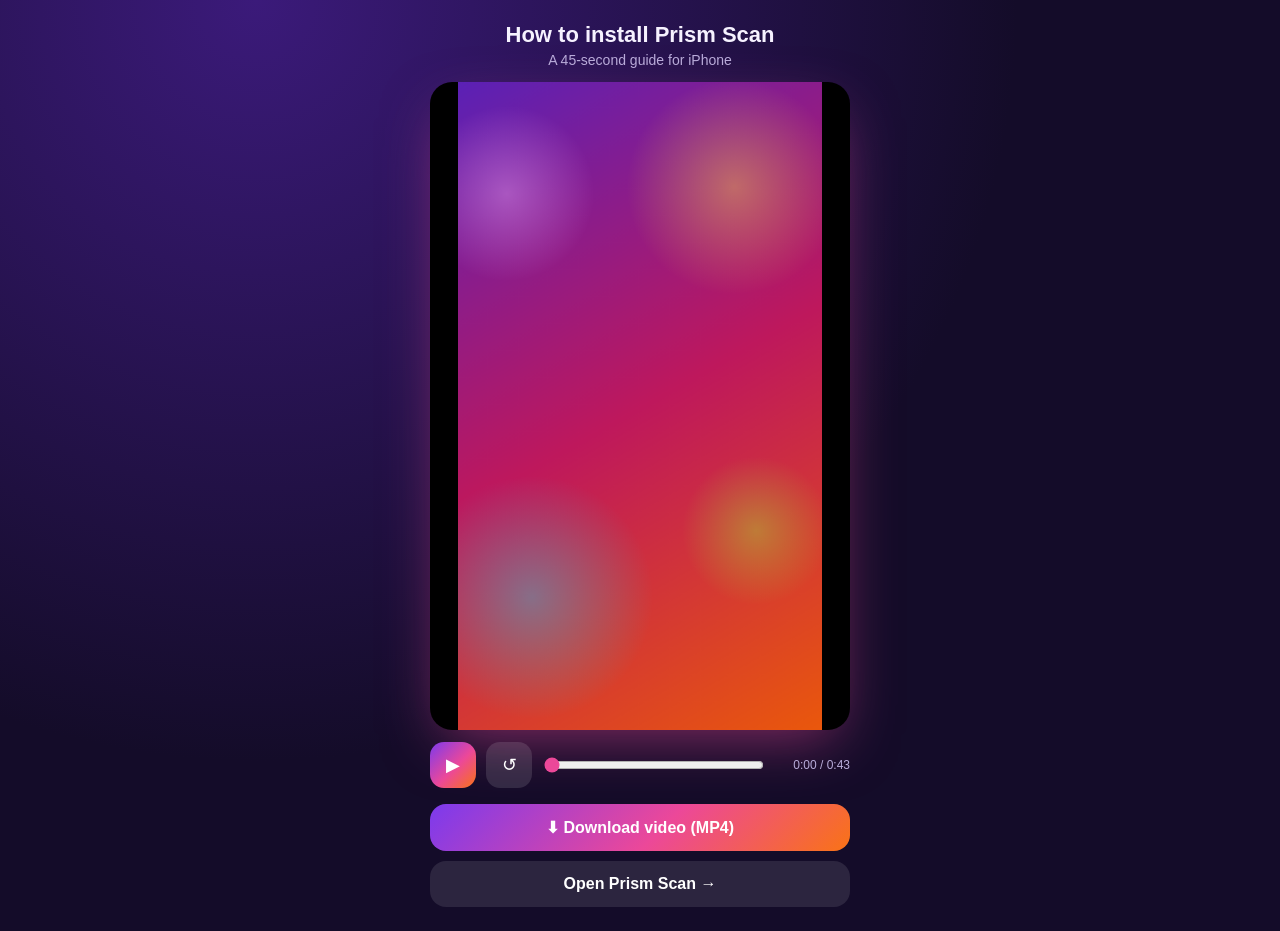
==== tutorial.html @ 8cbea893 "Add animated install tutorial and MP4 video; fix offline page fallback Co-Authored-By: Claude Opus 5" ====
<!doctype html>
<html lang="en">
<head>
<meta charset="utf-8">
<meta name="viewport" content="width=device-width, initial-scale=1, viewport-fit=cover">
<title>Install Tutorial</title>
<meta name="theme-color" content="#7c3aed">
<link rel="icon" type="image/png" href="icons/icon-192.png">
<link rel="apple-touch-icon" href="icons/apple-touch-icon.png">
<style>
  :root { --bg: #140c29; --text: #f6f2ff; --muted: #b9addb; --grad: linear-gradient(135deg, #7c3aed, #ec4899 55%, #f97316); }
  * { box-sizing: border-box; }
  html, body { margin: 0; min-height: 100%; }
  body {
    background: radial-gradient(circle at 20% 0%, #3b1a7a 0%, var(--bg) 55%);
    color: var(--text); font-family: -apple-system, BlinkMacSystemFont, "Segoe UI", Roboto, sans-serif;
    display: flex; flex-direction: column; align-items: center;
    padding: calc(env(safe-area-inset-top) + 16px) 16px calc(env(safe-area-inset-bottom) + 24px);
  }
  h1 { margin: 6px 0 4px; font-size: 22px; text-align: center; }
  p.sub { margin: 0 0 14px; color: var(--muted); font-size: 14px; text-align: center; }
  .player { width: 100%; max-width: 420px; }
  canvas {
    display: block; width: 100%; height: auto; aspect-ratio: 9 / 16; max-height: 72vh; object-fit: contain;
    border-radius: 22px; box-shadow: 0 20px 60px -15px rgba(236,72,153,.55); background: #000; cursor: pointer;
  }
  .controls { display: flex; align-items: center; gap: 10px; margin-top: 12px; }
  .controls button {
    width: 46px; height: 46px; border-radius: 14px; border: 0; color: #fff; font-size: 18px; cursor: pointer;
    background: var(--grad); flex-shrink: 0;
  }
  .controls button.alt { background: rgba(255,255,255,.12); }
  input[type=range] { flex: 1; accent-color: #ec4899; }
  .time { font-variant-numeric: tabular-nums; font-size: 12px; color: var(--muted); width: 74px; text-align: right; }
  .links { display: flex; flex-direction: column; gap: 10px; margin-top: 16px; width: 100%; max-width: 420px; }
  .links a {
    display: block; text-align: center; padding: 14px; border-radius: 16px; font-weight: 700; text-decoration: none; color: #fff;
  }
  .links a.primary { background: var(--grad); }
  .links a.ghost { background: rgba(255,255,255,.1); }
</style>
</head>
<body>
  <h1>How to install Prism Scan</h1>
  <p class="sub">A 45-second guide for iPhone</p>
  <div class="player">
    <canvas id="v" width="1080" height="1920" aria-label="Animated install tutorial"></canvas>
    <div class="controls">
      <button id="play" aria-label="Play">▶</button>
      <button id="restart" class="alt" aria-label="Restart">↺</button>
      <input id="seek" type="range" min="0" max="1000" value="0" aria-label="Seek">
      <span class="time" id="time">0:00 / 0:00</span>
    </div>
  </div>
  <div class="links">
    <a class="primary" href="tutorial.mp4" download="Prism-Scan-install-tutorial.mp4">⬇ Download video (MP4)</a>
    <a class="ghost" href="./">Open Prism Scan →</a>
  </div>

<script>
'use strict';
const W = 1080, H = 1920;
const cv = document.getElementById('v'), ctx = cv.getContext('2d');
const FONT = '-apple-system, BlinkMacSystemFont, "SF Pro Display", "Segoe UI", Roboto, sans-serif';
const EMOJI = '"Apple Color Emoji", "Segoe UI Emoji", "Noto Color Emoji", sans-serif';
const LINK = 'razinraziq13.github.io/prism-scan';
const icon = new Image(); icon.src = 'icons/icon-512.png';

/* phone geometry: screen content is drawn in iPhone points (393 x 866) */
const PX = 250, PY = 560, PW = 580, PH = 1240, BZ = 16;
const SX = PX + BZ, SY = PY + BZ, SW = PW - BZ * 2, SH = PH - BZ * 2;
const U = SW / 393, SHP = SH / U;

/* ---------- helpers ---------- */
const clamp01 = x => Math.max(0, Math.min(1, x));
const seg = (t, a, b) => clamp01((t - a) / (b - a));
const easeOut = x => 1 - Math.pow(1 - x, 3);
const easeInOut = x => x < .5 ? 4 * x * x * x : 1 - Math.pow(-2 * x + 2, 3) / 2;
const backOut = x => { const c1 = 1.9, c3 = c1 + 1; return x <= 0 ? 0 : 1 + c3 * Math.pow(x - 1, 3) + c1 * Math.pow(x - 1, 2); };
const lerp = (a, b, t) => a + (b - a) * t;
function rr(x, y, w, h, r) { ctx.beginPath(); ctx.roundRect(x, y, w, h, r); }
function txt(s, x, y, size, color, weight = 700, align = 'left', font = FONT) {
  ctx.font = `${weight} ${size}px ${font}`; ctx.fillStyle = color; ctx.textAlign = align; ctx.textBaseline = 'middle'; ctx.fillText(s, x, y);
}
function emoji(e, x, y, size) { txt(e, x, y, size, '#000', 400, 'center', EMOJI); }
function grad(x0, y0, x1, y1, stops) { const g = ctx.createLinearGradient(x0, y0, x1, y1); stops.forEach((c, i) => g.addColorStop(i / (stops.length - 1), c)); return g; }
const BRAND = ['#7c3aed', '#ec4899', '#f97316'];

function finger(t, t0, x, y) {
  if (t < t0 - .75 || t > t0 + .55) return;
  const a = easeOut(seg(t, t0 - .75, t0 - .35)) * (1 - seg(t, t0 + .3, t0 + .55));
  const fx = lerp(x + 46, x, easeOut(seg(t, t0 - .75, t0 - .1))), fy = lerp(y + 70, y, easeOut(seg(t, t0 - .75, t0 - .1)));
  const pressed = Math.abs(t - t0) < .13;
  ctx.save(); ctx.globalAlpha = a;
  if (t >= t0) {
    const p = seg(t, t0, t0 + .45);
    ctx.beginPath(); ctx.arc(x, y, 20 + p * 34, 0, Math.PI * 2);
    ctx.strokeStyle = `rgba(255,255,255,${1 - p})`; ctx.lineWidth = 4; ctx.stroke();
  }
  ctx.shadowColor = 'rgba(0,0,0,.35)'; ctx.shadowBlur = 10;
  ctx.beginPath(); ctx.arc(fx, fy, pressed ? 17 : 21, 0, Math.PI * 2);
  ctx.fillStyle = 'rgba(255,255,255,.45)'; ctx.fill();
  ctx.lineWidth = 3; ctx.strokeStyle = '#fff'; ctx.stroke();
  ctx.restore();
}
function statusBar(color) {
  txt('9:41', 52, 27, 16, color, 600, 'center');
  ctx.fillStyle = color;
  for (let i = 0; i < 4; i++) rr(300 + i * 6, 31 - i * 3, 4, 5 + i * 3, 1), ctx.fill();
  rr(334, 21, 26, 13, 4); ctx.strokeStyle = color; ctx.lineWidth = 1.5; ctx.stroke();
  rr(336.5, 23.5, 19, 8, 2); ctx.fill();
}

/* ---------- background & frame ---------- */
function background(T) {
  ctx.fillStyle = grad(0, 0, W, H, ['#5b21b6', '#be185d', '#ea580c']); ctx.fillRect(0, 0, W, H);
  const blobs = [['#fde047', 820, 260, 320], ['#22d3ee', 160, 1500, 360], ['#a3e635', 900, 1350, 220], ['#f0abfc', 200, 380, 260]];
  blobs.forEach(([c, x, y, r], i) => {
    const bx = x + Math.sin(T * .5 + i * 1.7) * 60, by = y + Math.cos(T * .4 + i) * 50;
    const g = ctx.createRadialGradient(bx, by, 0, bx, by, r);
    g.addColorStop(0, c + '66'); g.addColorStop(1, c + '00');
    ctx.fillStyle = g; ctx.fillRect(bx - r, by - r, r * 2, r * 2);
  });
}
function phone(draw) {
  ctx.save();
  ctx.shadowColor = 'rgba(30,0,60,.55)'; ctx.shadowBlur = 90; ctx.shadowOffsetY = 36;
  rr(PX, PY, PW, PH, 92); ctx.fillStyle = '#0b0a12'; ctx.fill();
  ctx.shadowColor = 'transparent';
  ctx.lineWidth = 7; ctx.strokeStyle = '#4b4566'; ctx.stroke();
  ctx.save(); rr(SX, SY, SW, SH, 78); ctx.clip();
  ctx.translate(SX, SY); ctx.scale(U, U); draw();
  ctx.restore();
  rr(PX + PW / 2 - 72, SY + 22, 144, 42, 21); ctx.fillStyle = '#000'; ctx.fill();
  ctx.restore();
}
function caption(t, sc) {
  const a = easeOut(seg(t, 0, .5)), dy = (1 - a) * 40;
  ctx.save(); ctx.globalAlpha = a;
  const label = `STEP ${sc.step} OF 7`;
  ctx.font = `800 34px ${FONT}`; const w = ctx.measureText(label).width + 56;
  rr(W / 2 - w / 2, 120 + dy, w, 62, 31); ctx.fillStyle = '#fff'; ctx.fill();
  txt(label, W / 2, 152 + dy, 34, '#7c3aed', 800, 'center');
  ctx.shadowColor = 'rgba(40,0,70,.45)'; ctx.shadowBlur = 24; ctx.shadowOffsetY = 6;
  txt(sc.title, W / 2, 275 + dy, 84, '#fff', 800, 'center');
  ctx.shadowBlur = 10;
  txt(sc.sub, W / 2, 380 + dy, 44, 'rgba(255,255,255,.92)', 600, 'center');
  ctx.restore();
}

/* ---------- iPhone screens (in points) ---------- */
const GRID_APPS = [
  ['Camera', '📷', ['#6b7280', '#1f2937']], ['Photos', '🌸', ['#fff', '#f1f5f9']], ['Mail', '✉️', ['#60a5fa', '#2563eb']], ['Calendar', '📅', ['#fff', '#f1f5f9']],
  ['Weather', '⛅', ['#38bdf8', '#1d4ed8']], ['Maps', '🗺️', ['#86efac', '#16a34a']], ['Notes', '📝', ['#fef08a', '#facc15']], ['Settings', '⚙️', ['#9ca3af', '#4b5563']],
  ['Clock', '⏰', ['#1f2937', '#000']], ['Files', '📁', ['#93c5fd', '#3b82f6']], ['Calculator', '🧮', ['#f59e0b', '#c2410c']], ['Health', '❤️', ['#fff', '#fce7f3']],
];
const DOCK_APPS = [['Phone', '📞', ['#4ade80', '#16a34a']], ['Safari', '🧭', ['#7dd3fc', '#2563eb']], ['Messages', '💬', ['#4ade80', '#15803d']], ['Music', '🎵', ['#fb7185', '#e11d48']]];
const gridPos = i => [26 + (i % 4) * 92, 74 + Math.floor(i / 4) * 106];
const dockX = i => 12 + 369 * (i + .5) / 4;
function appIcon(x, y, e, cols, s = 62) {
  rr(x, y, s, s, s * .23); ctx.fillStyle = grad(x, y, x, y + s, cols); ctx.fill();
  emoji(e, x + s / 2, y + s / 2 + 2, s * .5);
}
function homeScreen(t, o = {}) {
  ctx.fillStyle = grad(0, 0, 393, SHP, ['#312e81', '#7c3aed', '#db2777']); ctx.fillRect(0, 0, 393, SHP);
  const g = ctx.createRadialGradient(300, 200, 0, 300, 200, 300); g.addColorStop(0, 'rgba(251,191,36,.35)'); g.addColorStop(1, 'rgba(251,191,36,0)');
  ctx.fillStyle = g; ctx.fillRect(0, 0, 393, SHP);
  statusBar('#fff');
  GRID_APPS.forEach(([n, e, c], i) => { const [x, y] = gridPos(i); appIcon(x, y, e, c); txt(n, x + 31, y + 76, 11.5, '#fff', 500, 'center'); });
  if (o.prism != null && o.prism > 0) {
    const [x, y] = gridPos(12), s = backOut(o.prism);
    ctx.save(); ctx.translate(x + 31, y + 31); ctx.scale(s, s);
    if (icon.complete) { rr(-31, -31, 62, 62, 14); ctx.save(); ctx.clip(); ctx.drawImage(icon, -31, -31, 62, 62); ctx.restore(); }
    ctx.restore();
    ctx.globalAlpha = clamp01(o.prism * 2); txt('Prism Scan', x + 31, y + 76, 11.5, '#fff', 600, 'center'); ctx.globalAlpha = 1;
    if (o.sparkle > 0 && o.sparkle < 1) {
      for (let k = 0; k < 8; k++) {
        const ang = k / 8 * Math.PI * 2, d = 40 + o.sparkle * 45;
        ctx.globalAlpha = 1 - o.sparkle; emoji(k % 2 ? '✨' : '⭐', x + 31 + Math.cos(ang) * d, y + 31 + Math.sin(ang) * d, 16);
      }
      ctx.globalAlpha = 1;
    }
  }
  rr(12, SHP - 112, 369, 92, 30); ctx.fillStyle = 'rgba(255,255,255,.22)'; ctx.fill();
  DOCK_APPS.forEach(([n, e, c], i) => {
    const x = dockX(i) - 31, y = SHP - 97;
    appIcon(x, y, e, c);
    if (o.glow === i) { rr(x - 4, y - 4, 70, 70, 18); ctx.strokeStyle = '#fde047'; ctx.lineWidth = 4; ctx.stroke(); }
  });
}
function appHome(bottom, standalone) {
  ctx.fillStyle = '#f6f3ff'; ctx.fillRect(0, 0, 393, SHP);
  rr(0, -30, 393, 290, 26); ctx.fillStyle = grad(0, 0, 393, 260, BRAND); ctx.fill();
  ctx.fillStyle = 'rgba(253,224,71,.35)'; ctx.beginPath(); ctx.arc(350, 30, 80, 0, 7); ctx.fill();
  if (icon.complete) { ctx.save(); rr(18, 58, 46, 46, 12); ctx.clip(); ctx.drawImage(icon, 18, 58, 46, 46); ctx.restore(); }
  txt('Prism Scan', 76, 72, 24, '#fff', 800);
  txt('Scan · Enhance · Share', 77, 96, 12, 'rgba(255,255,255,.9)', 600);
  ['Documents', 'Pages', 'Storage'].forEach((l, i) => {
    const x = 18 + i * 122;
    rr(x, 128, 112, 66, 14); ctx.fillStyle = 'rgba(255,255,255,.2)'; ctx.fill();
    txt(i === 2 ? '0 KB' : '0', x + 12, 152, 20, '#fff', 800); txt(l, x + 12, 178, 11, 'rgba(255,255,255,.9)', 600);
  });
  rr(16, 230, 361, 44, 14); ctx.fillStyle = '#fff'; ctx.fill(); ctx.strokeStyle = '#e7e1f7'; ctx.lineWidth = 2; ctx.stroke();
  txt('🔍  Search documents', 30, 252, 15, '#9b92b8', 500);
  emoji('📄✨', 196, 420, 40);
  txt('No scans yet', 196, 472, 21, '#db2777', 800, 'center');
  txt('Tap the big camera button to scan', 196, 500, 13, '#6d6488', 500, 'center');
  const dy = bottom - 84;
  rr(16, dy, 361, 70, 24); ctx.fillStyle = '#fff'; ctx.fill();
  appIconMini(70, dy + 35, '🖼️', ['#fbcfe8', '#f9a8d4']); txt('Photos', 70, dy + 60, 10, '#6d6488', 700, 'center');
  appIconMini(323, dy + 35, '💡', ['#99f6e4', '#67e8f9']); txt('Tips', 323, dy + 60, 10, '#6d6488', 700, 'center');
  ctx.beginPath(); ctx.arc(196.5, dy + 6, 36, 0, 7); ctx.fillStyle = '#f6f3ff'; ctx.fill();
  ctx.beginPath(); ctx.arc(196.5, dy + 6, 31, 0, 7); ctx.fillStyle = grad(165, dy - 25, 228, dy + 37, BRAND); ctx.fill();
  ctx.strokeStyle = '#fff'; ctx.lineWidth = 2.5; ctx.beginPath(); ctx.arc(196.5, dy + 6, 9, 0, 7); ctx.stroke();
  [[-1, -1], [1, -1], [1, 1], [-1, 1]].forEach(([sx, sy]) => {
    ctx.beginPath(); ctx.moveTo(196.5 + sx * 15, dy + 6 + sy * 8); ctx.lineTo(196.5 + sx * 15, dy + 6 + sy * 15); ctx.lineTo(196.5 + sx * 8, dy + 6 + sy * 15); ctx.stroke();
  });
  if (standalone) statusBar('#fff');
}
function appIconMini(cx, cy, e, cols) { rr(cx - 17, cy - 22, 34, 34, 11); ctx.fillStyle = grad(cx, cy - 22, cx, cy + 12, cols); ctx.fill(); emoji(e, cx, cy - 4, 17); }

function safariBar(urlText, cursor, menuGlow) {
  ctx.save(); ctx.shadowColor = 'rgba(0,0,0,.18)'; ctx.shadowBlur = 16;
  ctx.fillStyle = 'rgba(255,255,255,.96)';
  ctx.beginPath(); ctx.arc(40, SHP - 56, 23, 0, 7); ctx.fill();
  rr(72, SHP - 79, 250, 46, 23); ctx.fill();
  ctx.beginPath(); ctx.arc(354, SHP - 56, 23, 0, 7); ctx.fill();
  ctx.restore();
  txt('‹', 39, SHP - 59, 30, '#111', 400, 'center');
  ctx.font = `500 14px ${FONT}`;
  let s = urlText; while (ctx.measureText(s).width > 210 && s.length > 4) s = '…' + s.slice(2);
  txt(s, 197, SHP - 56, 14, '#111', 500, 'center');
  if (cursor) { const w = ctx.measureText(s).width; ctx.fillStyle = '#0a84ff'; ctx.fillRect(197 + w / 2 + 2, SHP - 66, 2, 20); }
  txt('•••', 354, SHP - 58, 16, '#111', 800, 'center');
  if (menuGlow) { ctx.beginPath(); ctx.arc(354, SHP - 56, 27, 0, 7); ctx.strokeStyle = '#ec4899'; ctx.lineWidth = 3; ctx.stroke(); }
}
function safariStart(typed, t) {
  ctx.fillStyle = '#f2f2f7'; ctx.fillRect(0, 0, 393, SHP);
  statusBar('#111');
  txt('Favorites', 22, 110, 22, '#111', 800);
  const favs = [['🔎', '#e0e7ff'], ['📰', '#fde68a'], ['🎬', '#fecaca'], ['🛍️', '#bbf7d0'], ['📚', '#bae6fd'], ['🌐', '#e9d5ff'], ['🍳', '#fed7aa'], ['✈️', '#cffafe']];
  favs.forEach(([e, c], i) => { const x = 26 + (i % 4) * 90, y = 140 + Math.floor(i / 4) * 96; rr(x, y, 64, 64, 15); ctx.fillStyle = c; ctx.fill(); emoji(e, x + 32, y + 34, 28); });
  // keyboard
  rr(0, SHP - 330, 393, 330, 0); ctx.fillStyle = '#d1d3d9'; ctx.fillRect(0, SHP - 300, 393, 300);
  const rows = ['qwertyuiop', 'asdfghjkl', 'zxcvbnm'];
  rows.forEach((r, ri) => [...r].forEach((k, ki) => {
    const kw = 33, gap = 6, off = (393 - (r.length * kw + (r.length - 1) * gap)) / 2;
    const x = off + ki * (kw + gap), y = SHP - 288 + ri * 54;
    rr(x, y, kw, 44, 6); ctx.fillStyle = '#fff'; ctx.fill(); txt(k, x + kw / 2, y + 22, 19, '#111', 400, 'center');
  }));
  rr(98, SHP - 126, 196, 44, 6); ctx.fillStyle = '#fff'; ctx.fill(); txt('space', 196, SHP - 104, 15, '#111', 400, 'center');
  rr(302, SHP - 126, 80, 44, 6); ctx.fillStyle = '#0a84ff'; ctx.fill(); txt('go', 342, SHP - 104, 16, '#fff', 600, 'center');
  // address field above keyboard while typing
  ctx.fillStyle = '#f2f2f7'; ctx.fillRect(0, SHP - 360, 393, 60);
  rr(14, SHP - 354, 365, 46, 23); ctx.fillStyle = '#fff'; ctx.fill();
  txt(typed, 34, SHP - 331, 15, '#111', 500);
  ctx.font = `500 15px ${FONT}`; const w = ctx.measureText(typed).width;
  if (Math.floor(t * 3) % 2 === 0) { ctx.fillStyle = '#0a84ff'; ctx.fillRect(36 + w, SHP - 343, 2, 22); }
}
function safariLoaded(prog, menuGlow) {
  appHome(SHP - 92, false);
  statusBar('#fff');
  ctx.fillStyle = 'rgba(246,243,255,.9)'; ctx.fillRect(0, SHP - 96, 393, 96);
  safariBar('razinraziq13.github.io', false, menuGlow);
  if (prog < 1) { ctx.fillStyle = '#0a84ff'; ctx.fillRect(72, SHP - 36, 250 * prog, 3); }
}
function menuPanel(p, hi) {
  if (p <= 0) return;
  const s = easeOut(p);
  ctx.save(); ctx.globalAlpha = p; ctx.translate(354, SHP - 80); ctx.scale(s, s); ctx.translate(-354, -(SHP - 80));
  ctx.shadowColor = 'rgba(0,0,0,.25)'; ctx.shadowBlur = 30;
  const x = 128, y = SHP - 372, w = 252, rows = [['Share', '⬆️'], ['Add to Bookmarks', '📖'], ['Add to Reading List', '👓'], ['Find on Page', '🔍'], ['Request Desktop Website', '🖥️']];
  rr(x, y, w, rows.length * 52 + 12, 22); ctx.fillStyle = 'rgba(250,250,252,.98)'; ctx.fill(); ctx.shadowColor = 'transparent';
  rows.forEach(([l, e], i) => {
    const ry = y + 6 + i * 52;
    if (i === 0 && hi) { rr(x + 6, ry, w - 12, 50, 14); ctx.fillStyle = 'rgba(236,72,153,.16)'; ctx.fill(); }
    emoji(e, x + 30, ry + 26, 17); txt(l, x + 54, ry + 26, 15, '#111', i === 0 ? 700 : 500);
  });
  ctx.restore();
}
const SHARE_ROWS = [['Copy', '📋'], ['Add to Reading List', '👓'], ['Add Bookmark', '📖'], ['Add to Favorites', '⭐'], ['Add to Quick Note', '🗒️'], ['Find on Page', '🔍'], ['Add to Home Screen', '➕'], ['Markup', '✏️'], ['Print', '🖨️']];
function shareSheet(p, scroll, hiPulse) {
  const top = lerp(SHP, 120, easeOut(p));
  ctx.fillStyle = `rgba(0,0,0,${.35 * p})`; ctx.fillRect(0, 0, 393, SHP);
  rr(0, top, 393, SHP - top + 40, 16); ctx.fillStyle = '#f2f2f7'; ctx.fill();
  if (icon.complete) { ctx.save(); rr(18, top + 18, 46, 46, 11); ctx.clip(); ctx.drawImage(icon, 18, top + 18, 46, 46); ctx.restore(); }
  txt('Prism Scan', 76, top + 32, 15, '#111', 700); txt(LINK, 76, top + 52, 12, '#8e8e93', 500);
  ctx.beginPath(); ctx.arc(360, top + 36, 15, 0, 7); ctx.fillStyle = '#e3e3e8'; ctx.fill(); txt('✕', 360, top + 36, 13, '#666', 700, 'center');
  [['AirDrop', '📡', ['#60a5fa', '#2563eb']], ['Messages', '💬', ['#4ade80', '#15803d']], ['Mail', '✉️', ['#60a5fa', '#2563eb']], ['Notes', '📝', ['#fef08a', '#facc15']], ['More', '•••', ['#e5e7eb', '#d1d5db']]].forEach(([n, e, c], i) => {
    const x = 18 + i * 76;
    rr(x, top + 88, 58, 58, 14); ctx.fillStyle = grad(x, top + 88, x, top + 146, c); ctx.fill();
    if (e === '•••') txt(e, x + 29, top + 116, 16, '#555', 800, 'center'); else emoji(e, x + 29, top + 118, 27);
    txt(n, x + 29, top + 162, 11, '#333', 500, 'center');
  });
  ctx.save(); ctx.beginPath(); ctx.rect(0, top + 186, 393, SHP); ctx.clip();
  const ly = top + 196 - scroll;
  rr(14, ly, 365, SHARE_ROWS.length * 50, 14); ctx.fillStyle = '#fff'; ctx.fill();
  SHARE_ROWS.forEach(([l, e], i) => {
    const y = ly + i * 50;
    if (i === 6 && hiPulse > 0) {
      rr(18, y + 3, 357, 44, 11); ctx.fillStyle = `rgba(236,72,153,${.1 + .12 * hiPulse})`; ctx.fill();
      ctx.strokeStyle = grad(18, y, 375, y, BRAND); ctx.lineWidth = 2.5; ctx.stroke();
    }
    txt(l, 32, y + 25, 16, '#111', i === 6 ? 700 : 400); emoji(e, 350, y + 25, 17);
    if (i < SHARE_ROWS.length - 1) { ctx.fillStyle = '#e5e5ea'; ctx.fillRect(32, y + 49.5, 347, 1); }
  });
  ctx.restore();
  return ly + 6 * 50 + 25;
}
function addDialog(p) {
  const top = lerp(SHP, 54, easeOut(p));
  ctx.fillStyle = `rgba(0,0,0,${.35 * p})`; ctx.fillRect(0, 0, 393, SHP);
  rr(0, top, 393, SHP, 16); ctx.fillStyle = '#f2f2f7'; ctx.fill();
  txt('Cancel', 18, top + 32, 16, '#0a84ff', 400);
  txt('Add to Home Screen', 196, top + 32, 16, '#111', 700, 'center');
  txt('Add', 372, top + 32, 16, '#0a84ff', 700, 'right');
  rr(14, top + 70, 365, 96, 14); ctx.fillStyle = '#fff'; ctx.fill();
  if (icon.complete) { ctx.save(); rr(28, top + 88, 60, 60, 14); ctx.clip(); ctx.drawImage(icon, 28, top + 88, 60, 60); ctx.restore(); }
  txt('Prism Scan', 104, top + 104, 17, '#111', 500); ctx.fillStyle = '#e5e5ea'; ctx.fillRect(104, top + 120, 262, 1);
  txt(LINK, 104, top + 140, 13, '#8e8e93', 400);
  txt('An icon will be added to your Home Screen so', 28, top + 192, 13, '#6e6e73', 400);
  txt('you can quickly open this app.', 28, top + 210, 13, '#6e6e73', 400);
  rr(14, top + 236, 365, 52, 14); ctx.fillStyle = '#fff'; ctx.fill();
  txt('Open as Web App', 30, top + 262, 16, '#111', 400);
  rr(312, top + 247, 52, 31, 15.5); ctx.fillStyle = '#34c759'; ctx.fill();
  ctx.beginPath(); ctx.arc(348.5, top + 262.5, 13.5, 0, 7); ctx.fillStyle = '#fff'; ctx.fill();
  return top;
}
/* desk photo with a tilted page; corners in normalised photo coords */
const PAPER = [[.22, .2], [.8, .13], [.86, .83], [.19, .88]];
function quadPt(q, u, v) {
  const top = [lerp(q[0][0], q[1][0], u), lerp(q[0][1], q[1][1], u)], bot = [lerp(q[3][0], q[2][0], u), lerp(q[3][1], q[2][1], u)];
  return [lerp(top[0], bot[0], v), lerp(top[1], bot[1], v)];
}
function deskPhoto(x, y, w, h) {
  ctx.fillStyle = grad(x, y, x + w, y + h, ['#4a3a30', '#2a201b']); ctx.fillRect(x, y, w, h);
  const P = PAPER.map(([u, v]) => [x + u * w, y + v * h]);
  ctx.beginPath(); P.forEach((p, i) => i ? ctx.lineTo(p[0], p[1]) : ctx.moveTo(p[0], p[1])); ctx.closePath();
  ctx.fillStyle = '#eee8dc'; ctx.fill();
  ctx.strokeStyle = '#333'; ctx.lineCap = 'round';
  for (let k = 0; k < 11; k++) {
    const v = .1 + k * .075, len = k === 0 ? .55 : k % 3 === 2 ? .45 : .75;
    const a = quadPt(P, .1, v), b = quadPt(P, .1 + len, v);
    ctx.lineWidth = k === 0 ? 5 : 2.2; ctx.beginPath(); ctx.moveTo(a[0], a[1]); ctx.lineTo(b[0], b[1]); ctx.stroke();
  }
  return P;
}
function cameraView(t, shutterAt) {
  ctx.fillStyle = '#000'; ctx.fillRect(0, 0, 393, SHP);
  deskPhoto(0, 96, 393, 610);
  txt('PHOTO', 196, 738, 13, '#fbbf24', 700, 'center');
  ctx.beginPath(); ctx.arc(196.5, 800, 36, 0, 7); ctx.strokeStyle = '#fff'; ctx.lineWidth = 4; ctx.stroke();
  const pr = Math.abs(t - shutterAt) < .12;
  ctx.beginPath(); ctx.arc(196.5, 800, pr ? 26 : 30, 0, 7); ctx.fillStyle = '#fff'; ctx.fill();
  statusBar('#fff');
}
const HCOL = ['#a78bfa', '#f472b6', '#fb923c', '#2dd4bf'];
function cropView(t) {
  ctx.fillStyle = '#0f0a1f'; ctx.fillRect(0, 0, 393, SHP);
  statusBar('#fff');
  txt('‹', 24, 72, 30, '#fff', 400, 'center'); txt('Adjust corners', 196, 72, 17, '#fff', 700, 'center');
  rr(8, 100, 377, 640, 22); ctx.fillStyle = grad(0, 100, 0, 740, ['#2e1065', '#0b0716']); ctx.fill();
  const pw = 351, ph = pw * 610 / 393, px = 21, py = 100 + (640 - ph) / 2;
  const P = deskPhoto(px, py, pw, ph);
  const m = .05, start = [[px + pw * m, py + ph * m], [px + pw * (1 - m), py + ph * m], [px + pw * (1 - m), py + ph * (1 - m)], [px + pw * m, py + ph * (1 - m)]];
  const k = easeInOut(seg(t, .5, 1.3));
  const Q = start.map((s, i) => [lerp(s[0], P[i][0], k), lerp(s[1], P[i][1], k)]);
  ctx.beginPath(); ctx.rect(px, py, pw, ph); Q.forEach((p, i) => i ? ctx.lineTo(p[0], p[1]) : ctx.moveTo(p[0], p[1])); ctx.closePath();
  ctx.fillStyle = 'rgba(8,4,20,.55)'; ctx.fill('evenodd');
  ctx.beginPath(); Q.forEach((p, i) => i ? ctx.lineTo(p[0], p[1]) : ctx.moveTo(p[0], p[1])); ctx.closePath();
  ctx.strokeStyle = grad(px, py, px + pw, py + ph, ['#a78bfa', '#f472b6', '#fb923c']); ctx.lineWidth = 3; ctx.stroke();
  Q.forEach((p, i) => {
    ctx.beginPath(); ctx.arc(p[0], p[1], 16, 0, 7); ctx.fillStyle = HCOL[i] + '55'; ctx.fill();
    ctx.beginPath(); ctx.arc(p[0], p[1], 8, 0, 7); ctx.fillStyle = HCOL[i]; ctx.fill(); ctx.strokeStyle = '#fff'; ctx.lineWidth = 2.5; ctx.stroke();
  });
  const sa = seg(t, 1.4, 1.6) * (1 - seg(t, 2.6, 2.8));
  if (sa > 0) { ctx.globalAlpha = sa; rr(116, 692, 162, 34, 17); ctx.fillStyle = 'rgba(0,0,0,.65)'; ctx.fill(); txt('✅ Document found', 197, 709, 13, '#fff', 700, 'center'); ctx.globalAlpha = 1; }
  [['✨', 'Auto', ['#a78bfa', '#ec4899']], ['⛶', 'Full', ['#38bdf8', '#14b8a6']], ['↻', 'Rotate', ['#fbbf24', '#f97316']]].forEach(([e, l, c], i) => {
    const x = 20 + i * 60;
    rr(x, 758, 40, 40, 13); ctx.fillStyle = grad(x, 758, x + 40, 798, c); ctx.fill();
    txt(e, x + 20, 779, 17, '#fff', 700, 'center'); txt(l, x + 20, 812, 10, '#a99fc8', 700, 'center');
  });
  rr(204, 756, 172, 52, 16); ctx.fillStyle = grad(204, 756, 376, 808, BRAND); ctx.fill();
  txt('Next →', 290, 782, 16, '#fff', 800, 'center');
}
function docView(sheetP) {
  ctx.fillStyle = '#f6f3ff'; ctx.fillRect(0, 0, 393, SHP);
  rr(0, -30, 393, 140, 22); ctx.fillStyle = grad(0, 0, 393, 110, BRAND); ctx.fill();
  statusBar('#fff');
  txt('‹', 24, 76, 30, '#fff', 400, 'center'); txt('Scan 15 Nov', 196, 78, 17, '#fff', 700, 'center'); txt('✎', 368, 78, 20, '#fff', 700, 'center');
  txt('1 page · 86 KB · Today', 20, 138, 13, '#6d6488', 600);
  ctx.save(); ctx.shadowColor = 'rgba(76,29,149,.3)'; ctx.shadowBlur = 18; ctx.shadowOffsetY = 6;
  rr(22, 164, 112, 150, 12); ctx.fillStyle = '#fff'; ctx.fill(); ctx.restore();
  ctx.fillStyle = '#222'; ctx.fillRect(34, 182, 58, 5);
  for (let k = 0; k < 10; k++) ctx.fillRect(34, 198 + k * 10, k % 3 === 2 ? 52 : 86, 2.5);
  ctx.beginPath(); ctx.arc(24, 166, 13, 0, 7); ctx.fillStyle = grad(11, 153, 37, 179, BRAND); ctx.fill(); txt('1', 24, 166, 12, '#fff', 800, 'center');
  ctx.fillStyle = '#fff'; ctx.fillRect(0, SHP - 100, 393, 100); ctx.fillStyle = '#e7e1f7'; ctx.fillRect(0, SHP - 100, 393, 1);
  [['📷', 'Add', ['#8b5cf6', '#ec4899']], ['🖼️', 'Photos', ['#f472b6', '#fb923c']], ['📕', 'PDF', ['#f43f5e', '#f97316']], ['🔤', 'Text', ['#0ea5e9', '#14b8a6']], ['🗑️', 'Delete', ['#64748b', '#ef4444']]].forEach(([e, l, c], i) => {
    const cx = 39 + i * 78.75;
    rr(cx - 22, SHP - 88, 44, 44, 15); ctx.fillStyle = grad(cx - 22, SHP - 88, cx + 22, SHP - 44, c); ctx.fill();
    emoji(e, cx, SHP - 65, 19); txt(l, cx, SHP - 30, 11, '#6d6488', 700, 'center');
  });
  if (sheetP > 0) {
    const top = lerp(SHP, 430, easeOut(sheetP));
    ctx.fillStyle = `rgba(15,10,31,${.55 * sheetP})`; ctx.fillRect(0, 0, 393, SHP);
    rr(0, top, 393, SHP, 26); ctx.fillStyle = '#fff'; ctx.fill();
    rr(174, top + 10, 44, 5, 3); ctx.fillStyle = '#e7e1f7'; ctx.fill();
    emoji('📕', 196, top + 66, 48);
    txt('PDF ready', 196, top + 122, 22, '#1e1537', 800, 'center');
    txt('1 page · 89 KB', 196, top + 150, 14, '#6d6488', 500, 'center');
    rr(20, top + 180, 353, 54, 16); ctx.fillStyle = grad(20, top + 180, 373, top + 234, BRAND); ctx.fill();
    txt('📤 Share / Save to Files', 196, top + 207, 16, '#fff', 800, 'center');
    rr(20, top + 246, 353, 50, 14); ctx.fillStyle = '#f6f3ff'; ctx.fill(); txt('Open PDF', 196, top + 271, 15, '#1e1537', 700, 'center');
    return top;
  }
  return 0;
}

/* ---------- scenes ---------- */
function intro(t) {
  const s = backOut(seg(t, .1, .9));
  ctx.save(); ctx.translate(W / 2, 740); ctx.scale(s, s); ctx.rotate((1 - seg(t, .1, .9)) * -.4);
  ctx.shadowColor = 'rgba(40,0,70,.5)'; ctx.shadowBlur = 60; ctx.shadowOffsetY = 20;
  rr(-190, -190, 380, 380, 86); ctx.fillStyle = '#fff'; ctx.fill(); ctx.shadowColor = 'transparent';
  if (icon.complete) { ctx.save(); rr(-190, -190, 380, 380, 86); ctx.clip(); ctx.drawImage(icon, -190, -190, 380, 380); ctx.restore(); }
  ctx.restore();
  const a = easeOut(seg(t, .7, 1.3));
  ctx.save(); ctx.globalAlpha = a; ctx.shadowColor = 'rgba(40,0,70,.45)'; ctx.shadowBlur = 24;
  txt('Prism Scan', W / 2, 1060 + (1 - a) * 40, 120, '#fff', 800, 'center');
  txt('How to install it on your iPhone', W / 2, 1170 + (1 - a) * 40, 50, 'rgba(255,255,255,.95)', 600, 'center');
  ctx.restore();
  ['✅ Free', '🚫 No App Store', '📶 Works offline'].forEach((l, i) => {
    const b = easeOut(seg(t, 1.4 + i * .25, 1.9 + i * .25));
    ctx.save(); ctx.globalAlpha = b;
    ctx.font = `700 40px ${FONT}, ${EMOJI}`; const w = ctx.measureText(l).width + 70;
    const y = 1330 + i * 112 + (1 - b) * 30;
    rr(W / 2 - w / 2, y, w, 86, 43); ctx.fillStyle = 'rgba(255,255,255,.2)'; ctx.fill();
    ctx.strokeStyle = 'rgba(255,255,255,.45)'; ctx.lineWidth = 2; ctx.stroke();
    txt(l, W / 2, y + 45, 40, '#fff', 700, 'center', `${FONT}, ${EMOJI}`);
    ctx.restore();
  });
}
function s1(t) {
  if (t < 1.35) { homeScreen(t, { glow: t > .3 ? 1 : -1 }); finger(t, 1.0, dockX(1), SHP - 66); return; }
  if (t < 4.3) {
    const n = Math.round(LINK.length * seg(t, 1.7, 3.7));
    safariStart(LINK.slice(0, n), t);
    if (t > 1.35 && t < 1.7) { ctx.fillStyle = `rgba(255,255,255,${1 - seg(t, 1.35, 1.7)})`; ctx.fillRect(0, 0, 393, SHP); }
    finger(t, 4.0, 342, SHP - 104);
    return;
  }
  safariLoaded(seg(t, 4.3, 5.2), false);
}
function s2(t) {
  safariLoaded(1, t > .4 && t < 1.0);
  finger(t, .9, 354, SHP - 56);
  const p = seg(t, 1.0, 1.35);
  if (p > 0) { ctx.fillStyle = `rgba(0,0,0,${.15 * p})`; ctx.fillRect(0, 0, 393, SHP - 100); }
  menuPanel(p, t > 2.0);
  finger(t, 2.6, 230, SHP - 340);
}
function s3(t) {
  safariLoaded(1, false);
  const scroll = 110 * easeInOut(seg(t, 1.0, 2.2));
  const pulse = t > 2.3 ? .5 + .5 * Math.sin((t - 2.3) * 9) : 0;
  const rowY = shareSheet(seg(t, 0, .45), scroll, pulse);
  finger(t, 3.5, 200, rowY);
}
function s4(t) {
  safariLoaded(1, false);
  const top = addDialog(seg(t, 0, .45));
  if (t > 1.2 && t < 2.3) { ctx.save(); rr(306, top + 241, 64, 43, 21); ctx.strokeStyle = `rgba(236,72,153,${.5 + .5 * Math.sin(t * 9)})`; ctx.lineWidth = 3; ctx.stroke(); ctx.restore(); }
  finger(t, 3.0, 372 - 16, top + 32);
}
function s5(t) {
  homeScreen(t, { prism: seg(t, .5, 1.2), sparkle: seg(t, 1.0, 2.0) });
  const [x, y] = gridPos(12);
  if (t > 2.2 && t < 3.3) { ctx.save(); rr(x - 5, y - 5, 72, 72, 19); ctx.strokeStyle = `rgba(253,224,71,${.5 + .5 * Math.sin(t * 8)})`; ctx.lineWidth = 4; ctx.stroke(); ctx.restore(); }
  finger(t, 3.7, x + 31, y + 31);
}
function s6(t) {
  if (t < 1.6) {
    const [gx, gy] = gridPos(12), z = easeOut(seg(t, 0, .55));
    homeScreen(t, { prism: 1 });
    ctx.save(); ctx.globalAlpha = clamp01(z * 1.5);
    ctx.translate(lerp(gx + 31, 196.5, z), lerp(gy + 31, SHP / 2, z)); ctx.scale(lerp(.16, 1, z), lerp(.07, 1, z)); ctx.translate(-196.5, -SHP / 2);
    rr(0, 0, 393, SHP, 40 * (1 - z)); ctx.clip(); appHome(SHP - 14, true);
    ctx.restore();
    finger(t, 1.3, 196.5, SHP - 92);
    return;
  }
  if (t < 3.1) {
    cameraView(t, 2.6);
    finger(t, 2.6, 196.5, 800);
    const f = seg(t, 2.65, 2.75) * (1 - seg(t, 2.8, 3.1));
    if (f > 0) { ctx.fillStyle = `rgba(255,255,255,${f})`; ctx.fillRect(0, 0, 393, SHP); }
    return;
  }
  cropView(t - 3.1);
  finger(t, 6.3, 290, 782);
}
function s7(t) {
  const top = docView(seg(t, 1.5, 1.9));
  finger(t, 1.2, 196.5, SHP - 66);
  if (top) finger(t, 3.7, 196.5, top + 207);
}
function outro(t) {
  const a = easeOut(seg(t, 0, .6));
  ctx.save(); ctx.globalAlpha = a; ctx.shadowColor = 'rgba(40,0,70,.45)'; ctx.shadowBlur = 24;
  txt('You’re all set! 🎉', W / 2, 330 + (1 - a) * 40, 96, '#fff', 800, 'center', `${FONT}, ${EMOJI}`);
  txt('3 quick tips', W / 2, 450, 48, 'rgba(255,255,255,.92)', 600, 'center');
  ctx.restore();
  [['🧭', 'Install from Safari', 'Chrome on iPhone can’t install apps'], ['📶', 'Be online the first time', 'The edge finder downloads once'], ['📁', 'Save PDFs to Files', 'Keeps your scans safe']].forEach(([e, h, s], i) => {
    const b = easeOut(seg(t, .5 + i * .3, 1.1 + i * .3));
    const y = 560 + i * 300 + (1 - b) * 50;
    ctx.save(); ctx.globalAlpha = b;
    ctx.shadowColor = 'rgba(40,0,70,.35)'; ctx.shadowBlur = 40; ctx.shadowOffsetY = 12;
    rr(110, y, 860, 250, 44); ctx.fillStyle = '#fff'; ctx.fill(); ctx.shadowColor = 'transparent';
    rr(150, y + 55, 140, 140, 36); ctx.fillStyle = grad(150, y + 55, 290, y + 195, [['#a78bfa', '#ec4899'], ['#38bdf8', '#14b8a6'], ['#fbbf24', '#f97316']][i]); ctx.fill();
    emoji(e, 220, y + 128, 70);
    txt(h, 330, y + 100, 52, '#1e1537', 800); txt(s, 330, y + 165, 36, '#6d6488', 500);
    ctx.restore();
  });
  const c = easeOut(seg(t, 1.6, 2.2));
  ctx.save(); ctx.globalAlpha = c;
  ctx.font = `700 40px ${FONT}`; const w = ctx.measureText(LINK).width + 90;
  rr(W / 2 - w / 2, 1520, w, 100, 50); ctx.fillStyle = 'rgba(0,0,0,.28)'; ctx.fill();
  txt(LINK, W / 2, 1572, 40, '#fff', 700, 'center');
  ctx.restore();
}

const SCENES = [
  { d: 4.2, draw: intro },
  { d: 6.4, step: 1, title: 'Open Safari', sub: 'Type the app link, then tap go', draw: s1 },
  { d: 3.6, step: 2, title: 'Tap  •••  then Share', sub: 'Older iPhones: tap the Share button ⬆', draw: s2 },
  { d: 4.4, step: 3, title: 'Add to Home Screen', sub: 'Scroll down the list and tap it', draw: s3 },
  { d: 3.8, step: 4, title: 'Tap Add', sub: 'Leave “Open as Web App” switched on', draw: s4 },
  { d: 4.2, step: 5, title: 'It’s now an app!', sub: 'Tap the new icon on your Home Screen', draw: s5 },
  { d: 7.0, step: 6, title: 'Scan a document', sub: 'Snap a photo · corners are found for you', draw: s6 },
  { d: 4.6, step: 7, title: 'Save as PDF', sub: 'Share it or save it to Files', draw: s7 },
  { d: 5.2, draw: outro },
];
const TOTAL = SCENES.reduce((s, x) => s + x.d, 0);

function render(T) {
  T = Math.max(0, Math.min(TOTAL - 1e-3, T));
  background(T);
  let acc = 0, i = 0;
  while (i < SCENES.length - 1 && T >= acc + SCENES[i].d) acc += SCENES[i++].d;
  const sc = SCENES[i], t = T - acc;
  if (sc.step) { caption(t, sc); phone(() => sc.draw(t)); } else sc.draw(t);
  // dip to dark only where the layout changes (intro -> steps -> outro)
  const fi = 1 - seg(t, 0, .25), fo = seg(t, sc.d - .2, sc.d);
  let f = 0;
  if (i === 0) f = fo;
  else if (i === 1 || i === SCENES.length - 1) f = fi;
  if (i === SCENES.length - 2) f = Math.max(f, fo);
  if (f > 0) { ctx.fillStyle = `rgba(20,10,40,${f * .9})`; ctx.fillRect(0, 0, W, H); }
}

/* ---------- player ---------- */
let playing = false, startAt = 0, pos = 0;
const fmt = s => Math.floor(s / 60) + ':' + String(Math.floor(s % 60)).padStart(2, '0');
function ui() {
  document.getElementById('seek').value = Math.round(pos / TOTAL * 1000);
  document.getElementById('time').textContent = fmt(pos) + ' / ' + fmt(TOTAL);
  document.getElementById('play').textContent = playing ? '❚❚' : '▶';
}
function loop(now) {
  if (!playing) return;
  pos = (now - startAt) / 1000;
  if (pos >= TOTAL) { pos = TOTAL; playing = false; render(pos); ui(); if (window.__onEnd) window.__onEnd(); return; }
  render(pos); ui(); requestAnimationFrame(loop);
}
function play() { if (pos >= TOTAL) pos = 0; playing = true; startAt = performance.now() - pos * 1000; requestAnimationFrame(loop); ui(); }
function pause() { playing = false; ui(); }
document.getElementById('play').onclick = () => playing ? pause() : play();
cv.onclick = () => playing ? pause() : play();
document.getElementById('restart').onclick = () => { pos = 0; play(); };
document.getElementById('seek').oninput = e => { pos = e.target.value / 1000 * TOTAL; if (playing) startAt = performance.now() - pos * 1000; else render(pos); ui(); };
icon.onload = () => render(pos);
render(0.95); pos = 0; ui();

/* Records the whole animation to a video blob (used to make tutorial.mp4). */
window.recordVideo = () => new Promise((resolve, reject) => {
  const types = ['video/mp4;codecs=avc1.640028', 'video/mp4;codecs=avc1.4d002a', 'video/mp4;codecs=avc1', 'video/mp4', 'video/webm;codecs=vp9', 'video/webm'];
  const type = types.find(t => window.MediaRecorder && MediaRecorder.isTypeSupported(t));
  if (!type) return reject(new Error('Recording not supported'));
  const rec = new MediaRecorder(cv.captureStream(30), { mimeType: type, videoBitsPerSecond: 9000000 });
  const chunks = [];
  rec.ondataavailable = e => e.data.size && chunks.push(e.data);
  rec.onstop = () => resolve(new Blob(chunks, { type: type.split(';')[0] }));
  window.__onEnd = () => setTimeout(() => { window.__onEnd = null; rec.stop(); }, 300);
  pos = 0; render(0); rec.start(500); setTimeout(play, 150);
});
window.__tut = { render, TOTAL };
</script>
</body>
</html>
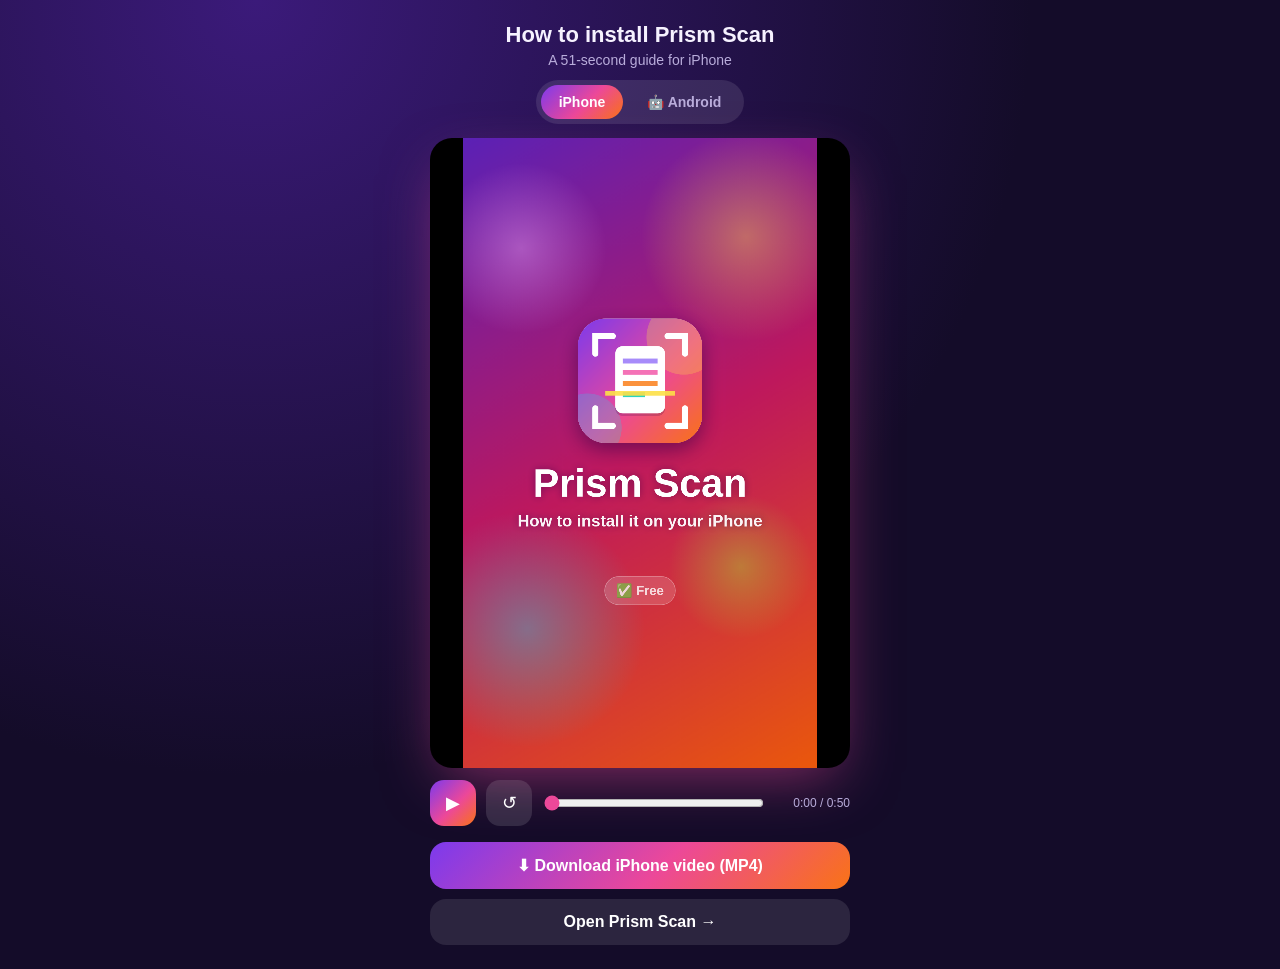
==== commit 28d7fc60: "Add signatures, Android install button and icons, Android tutorial video Co-Authored-By: Claude Opus" ====
--- a/tutorial.html
+++ b/tutorial.html
@@ -18,10 +18,16 @@
     padding: calc(env(safe-area-inset-top) + 16px) 16px calc(env(safe-area-inset-bottom) + 24px);
   }
   h1 { margin: 6px 0 4px; font-size: 22px; text-align: center; }
-  p.sub { margin: 0 0 14px; color: var(--muted); font-size: 14px; text-align: center; }
+  p.sub { margin: 0 0 12px; color: var(--muted); font-size: 14px; text-align: center; }
+  .os { display: flex; gap: 6px; padding: 5px; border-radius: 999px; background: rgba(255,255,255,.1); margin-bottom: 14px; }
+  .os button {
+    border: 0; border-radius: 999px; padding: 9px 18px; font: inherit; font-weight: 700; font-size: 14px;
+    color: var(--muted); background: transparent; cursor: pointer;
+  }
+  .os button.on { background: var(--grad); color: #fff; }
   .player { width: 100%; max-width: 420px; }
   canvas {
-    display: block; width: 100%; height: auto; aspect-ratio: 9 / 16; max-height: 72vh; object-fit: contain;
+    display: block; width: 100%; height: auto; aspect-ratio: 9 / 16; max-height: 70vh; object-fit: contain;
     border-radius: 22px; box-shadow: 0 20px 60px -15px rgba(236,72,153,.55); background: #000; cursor: pointer;
   }
   .controls { display: flex; align-items: center; gap: 10px; margin-top: 12px; }
@@ -30,19 +36,21 @@
     background: var(--grad); flex-shrink: 0;
   }
   .controls button.alt { background: rgba(255,255,255,.12); }
-  input[type=range] { flex: 1; accent-color: #ec4899; }
+  input[type=range] { flex: 1; min-width: 0; accent-color: #ec4899; }
   .time { font-variant-numeric: tabular-nums; font-size: 12px; color: var(--muted); width: 74px; text-align: right; }
   .links { display: flex; flex-direction: column; gap: 10px; margin-top: 16px; width: 100%; max-width: 420px; }
-  .links a {
-    display: block; text-align: center; padding: 14px; border-radius: 16px; font-weight: 700; text-decoration: none; color: #fff;
-  }
+  .links a { display: block; text-align: center; padding: 14px; border-radius: 16px; font-weight: 700; text-decoration: none; color: #fff; }
   .links a.primary { background: var(--grad); }
   .links a.ghost { background: rgba(255,255,255,.1); }
 </style>
 </head>
 <body>
   <h1>How to install Prism Scan</h1>
-  <p class="sub">A 45-second guide for iPhone</p>
+  <p class="sub" id="subline">A short guide</p>
+  <div class="os" role="tablist">
+    <button id="os-ios" role="tab"> iPhone</button>
+    <button id="os-android" role="tab">🤖 Android</button>
+  </div>
   <div class="player">
     <canvas id="v" width="1080" height="1920" aria-label="Animated install tutorial"></canvas>
     <div class="controls">
@@ -53,7 +61,7 @@
     </div>
   </div>
   <div class="links">
-    <a class="primary" href="tutorial.mp4" download="Prism-Scan-install-tutorial.mp4">⬇ Download video (MP4)</a>
+    <a class="primary" id="dl" href="tutorial.mp4" download>⬇ Download video (MP4)</a>
     <a class="ghost" href="./">Open Prism Scan →</a>
   </div>
 
@@ -65,8 +73,11 @@
 const EMOJI = '"Apple Color Emoji", "Segoe UI Emoji", "Noto Color Emoji", sans-serif';
 const LINK = 'razinraziq13.github.io/prism-scan';
 const icon = new Image(); icon.src = 'icons/icon-512.png';
-
-/* phone geometry: screen content is drawn in iPhone points (393 x 866) */
+const iconRound = new Image(); iconRound.src = 'icons/icon-maskable-512.png';
+let OS = new URLSearchParams(location.search).get('os') || (/android/i.test(navigator.userAgent) ? 'android' : 'ios');
+if (OS !== 'android') OS = 'ios';
+
+/* phone geometry: screen content is drawn in phone points (393 x 866) */
 const PX = 250, PY = 560, PW = 580, PH = 1240, BZ = 16;
 const SX = PX + BZ, SY = PY + BZ, SW = PW - BZ * 2, SH = PH - BZ * 2;
 const U = SW / 393, SHP = SH / U;
@@ -85,11 +96,12 @@
 function emoji(e, x, y, size) { txt(e, x, y, size, '#000', 400, 'center', EMOJI); }
 function grad(x0, y0, x1, y1, stops) { const g = ctx.createLinearGradient(x0, y0, x1, y1); stops.forEach((c, i) => g.addColorStop(i / (stops.length - 1), c)); return g; }
 const BRAND = ['#7c3aed', '#ec4899', '#f97316'];
+const pulse = t => .5 + .5 * Math.sin(t * 9);
 
 function finger(t, t0, x, y) {
   if (t < t0 - .75 || t > t0 + .55) return;
   const a = easeOut(seg(t, t0 - .75, t0 - .35)) * (1 - seg(t, t0 + .3, t0 + .55));
-  const fx = lerp(x + 46, x, easeOut(seg(t, t0 - .75, t0 - .1))), fy = lerp(y + 70, y, easeOut(seg(t, t0 - .75, t0 - .1)));
+  const k = easeOut(seg(t, t0 - .75, t0 - .1)), fx = lerp(x + 46, x, k), fy = lerp(y + 70, y, k);
   const pressed = Math.abs(t - t0) < .13;
   ctx.save(); ctx.globalAlpha = a;
   if (t >= t0) {
@@ -97,23 +109,41 @@
     ctx.beginPath(); ctx.arc(x, y, 20 + p * 34, 0, Math.PI * 2);
     ctx.strokeStyle = `rgba(255,255,255,${1 - p})`; ctx.lineWidth = 4; ctx.stroke();
   }
-  ctx.shadowColor = 'rgba(0,0,0,.35)'; ctx.shadowBlur = 10;
-  ctx.beginPath(); ctx.arc(fx, fy, pressed ? 17 : 21, 0, Math.PI * 2);
+  fingerDot(fx, fy, pressed);
+  ctx.restore();
+}
+function fingerDot(x, y, pressed) {
+  ctx.save(); ctx.shadowColor = 'rgba(0,0,0,.35)'; ctx.shadowBlur = 10;
+  ctx.beginPath(); ctx.arc(x, y, pressed ? 17 : 21, 0, Math.PI * 2);
   ctx.fillStyle = 'rgba(255,255,255,.45)'; ctx.fill();
-  ctx.lineWidth = 3; ctx.strokeStyle = '#fff'; ctx.stroke();
-  ctx.restore();
+  ctx.lineWidth = 3; ctx.strokeStyle = '#fff'; ctx.stroke(); ctx.restore();
 }
 function statusBar(color) {
+  if (OS === 'android') {
+    txt('9:41', 30, 24, 14, color, 600);
+    ctx.fillStyle = color;
+    ctx.beginPath(); ctx.moveTo(318, 30); ctx.lineTo(334, 30); ctx.lineTo(334, 16); ctx.closePath(); ctx.fill();
+    rr(346, 16, 9, 15, 2); ctx.fill();
+    return;
+  }
   txt('9:41', 52, 27, 16, color, 600, 'center');
   ctx.fillStyle = color;
   for (let i = 0; i < 4; i++) rr(300 + i * 6, 31 - i * 3, 4, 5 + i * 3, 1), ctx.fill();
   rr(334, 21, 26, 13, 4); ctx.strokeStyle = color; ctx.lineWidth = 1.5; ctx.stroke();
   rr(336.5, 23.5, 19, 8, 2); ctx.fill();
 }
+function drawIcon(x, y, s, round) {
+  const img = round ? iconRound : icon;
+  if (!img.complete) return;
+  ctx.save();
+  if (round) { ctx.beginPath(); ctx.arc(x + s / 2, y + s / 2, s / 2, 0, Math.PI * 2); } else rr(x, y, s, s, s * .23);
+  ctx.clip(); ctx.drawImage(img, x, y, s, s); ctx.restore();
+}
 
 /* ---------- background & frame ---------- */
 function background(T) {
-  ctx.fillStyle = grad(0, 0, W, H, ['#5b21b6', '#be185d', '#ea580c']); ctx.fillRect(0, 0, W, H);
+  ctx.fillStyle = grad(0, 0, W, H, OS === 'android' ? ['#4c1d95', '#be185d', '#0d9488'] : ['#5b21b6', '#be185d', '#ea580c']);
+  ctx.fillRect(0, 0, W, H);
   const blobs = [['#fde047', 820, 260, 320], ['#22d3ee', 160, 1500, 360], ['#a3e635', 900, 1350, 220], ['#f0abfc', 200, 380, 260]];
   blobs.forEach(([c, x, y, r], i) => {
     const bx = x + Math.sin(T * .5 + i * 1.7) * 60, by = y + Math.cos(T * .4 + i) * 50;
@@ -123,21 +153,23 @@
   });
 }
 function phone(draw) {
+  const R = OS === 'android' ? 70 : 92;
   ctx.save();
   ctx.shadowColor = 'rgba(30,0,60,.55)'; ctx.shadowBlur = 90; ctx.shadowOffsetY = 36;
-  rr(PX, PY, PW, PH, 92); ctx.fillStyle = '#0b0a12'; ctx.fill();
+  rr(PX, PY, PW, PH, R); ctx.fillStyle = '#0b0a12'; ctx.fill();
   ctx.shadowColor = 'transparent';
-  ctx.lineWidth = 7; ctx.strokeStyle = '#4b4566'; ctx.stroke();
-  ctx.save(); rr(SX, SY, SW, SH, 78); ctx.clip();
+  ctx.lineWidth = 7; ctx.strokeStyle = OS === 'android' ? '#3f4a5a' : '#4b4566'; ctx.stroke();
+  ctx.save(); rr(SX, SY, SW, SH, R - 14); ctx.clip();
   ctx.translate(SX, SY); ctx.scale(U, U); draw();
   ctx.restore();
-  rr(PX + PW / 2 - 72, SY + 22, 144, 42, 21); ctx.fillStyle = '#000'; ctx.fill();
+  if (OS === 'android') { ctx.beginPath(); ctx.arc(PX + PW / 2, SY + 36, 15, 0, Math.PI * 2); ctx.fillStyle = '#000'; ctx.fill(); }
+  else { rr(PX + PW / 2 - 72, SY + 22, 144, 42, 21); ctx.fillStyle = '#000'; ctx.fill(); }
   ctx.restore();
 }
 function caption(t, sc) {
   const a = easeOut(seg(t, 0, .5)), dy = (1 - a) * 40;
   ctx.save(); ctx.globalAlpha = a;
-  const label = `STEP ${sc.step} OF 7`;
+  const label = `STEP ${sc.step} OF ${STEPS}`;
   ctx.font = `800 34px ${FONT}`; const w = ctx.measureText(label).width + 56;
   rr(W / 2 - w / 2, 120 + dy, w, 62, 31); ctx.fillStyle = '#fff'; ctx.fill();
   txt(label, W / 2, 152 + dy, 34, '#7c3aed', 800, 'center');
@@ -148,30 +180,33 @@
   ctx.restore();
 }
 
-/* ---------- iPhone screens (in points) ---------- */
+/* ---------- home screens ---------- */
 const GRID_APPS = [
   ['Camera', '📷', ['#6b7280', '#1f2937']], ['Photos', '🌸', ['#fff', '#f1f5f9']], ['Mail', '✉️', ['#60a5fa', '#2563eb']], ['Calendar', '📅', ['#fff', '#f1f5f9']],
   ['Weather', '⛅', ['#38bdf8', '#1d4ed8']], ['Maps', '🗺️', ['#86efac', '#16a34a']], ['Notes', '📝', ['#fef08a', '#facc15']], ['Settings', '⚙️', ['#9ca3af', '#4b5563']],
   ['Clock', '⏰', ['#1f2937', '#000']], ['Files', '📁', ['#93c5fd', '#3b82f6']], ['Calculator', '🧮', ['#f59e0b', '#c2410c']], ['Health', '❤️', ['#fff', '#fce7f3']],
 ];
-const DOCK_APPS = [['Phone', '📞', ['#4ade80', '#16a34a']], ['Safari', '🧭', ['#7dd3fc', '#2563eb']], ['Messages', '💬', ['#4ade80', '#15803d']], ['Music', '🎵', ['#fb7185', '#e11d48']]];
+const DOCK_IOS = [['📞', ['#4ade80', '#16a34a']], ['🧭', ['#7dd3fc', '#2563eb']], ['💬', ['#4ade80', '#15803d']], ['🎵', ['#fb7185', '#e11d48']]];
+const DOCK_ANDROID = [['📞', ['#4ade80', '#16a34a']], ['💬', ['#60a5fa', '#2563eb']], ['🌐', ['#fff', '#e2e8f0']], ['📷', ['#6b7280', '#1f2937']]];
+const BROWSER_DOCK = () => OS === 'android' ? 2 : 1;
 const gridPos = i => [26 + (i % 4) * 92, 74 + Math.floor(i / 4) * 106];
 const dockX = i => 12 + 369 * (i + .5) / 4;
+const dockY = () => OS === 'android' ? SHP - 170 : SHP - 97;
 function appIcon(x, y, e, cols, s = 62) {
-  rr(x, y, s, s, s * .23); ctx.fillStyle = grad(x, y, x, y + s, cols); ctx.fill();
+  if (OS === 'android') { ctx.beginPath(); ctx.arc(x + s / 2, y + s / 2, s / 2, 0, Math.PI * 2); } else rr(x, y, s, s, s * .23);
+  ctx.fillStyle = grad(x, y, x, y + s, cols); ctx.fill();
   emoji(e, x + s / 2, y + s / 2 + 2, s * .5);
 }
 function homeScreen(t, o = {}) {
-  ctx.fillStyle = grad(0, 0, 393, SHP, ['#312e81', '#7c3aed', '#db2777']); ctx.fillRect(0, 0, 393, SHP);
+  ctx.fillStyle = grad(0, 0, 393, SHP, OS === 'android' ? ['#134e4a', '#4338ca', '#9d174d'] : ['#312e81', '#7c3aed', '#db2777']);
+  ctx.fillRect(0, 0, 393, SHP);
   const g = ctx.createRadialGradient(300, 200, 0, 300, 200, 300); g.addColorStop(0, 'rgba(251,191,36,.35)'); g.addColorStop(1, 'rgba(251,191,36,0)');
   ctx.fillStyle = g; ctx.fillRect(0, 0, 393, SHP);
   statusBar('#fff');
   GRID_APPS.forEach(([n, e, c], i) => { const [x, y] = gridPos(i); appIcon(x, y, e, c); txt(n, x + 31, y + 76, 11.5, '#fff', 500, 'center'); });
-  if (o.prism != null && o.prism > 0) {
+  if (o.prism > 0) {
     const [x, y] = gridPos(12), s = backOut(o.prism);
-    ctx.save(); ctx.translate(x + 31, y + 31); ctx.scale(s, s);
-    if (icon.complete) { rr(-31, -31, 62, 62, 14); ctx.save(); ctx.clip(); ctx.drawImage(icon, -31, -31, 62, 62); ctx.restore(); }
-    ctx.restore();
+    ctx.save(); ctx.translate(x + 31, y + 31); ctx.scale(s, s); drawIcon(-31, -31, 62, OS === 'android'); ctx.restore();
     ctx.globalAlpha = clamp01(o.prism * 2); txt('Prism Scan', x + 31, y + 76, 11.5, '#fff', 600, 'center'); ctx.globalAlpha = 1;
     if (o.sparkle > 0 && o.sparkle < 1) {
       for (let k = 0; k < 8; k++) {
@@ -181,18 +216,31 @@
       ctx.globalAlpha = 1;
     }
   }
-  rr(12, SHP - 112, 369, 92, 30); ctx.fillStyle = 'rgba(255,255,255,.22)'; ctx.fill();
-  DOCK_APPS.forEach(([n, e, c], i) => {
-    const x = dockX(i) - 31, y = SHP - 97;
-    appIcon(x, y, e, c);
-    if (o.glow === i) { rr(x - 4, y - 4, 70, 70, 18); ctx.strokeStyle = '#fde047'; ctx.lineWidth = 4; ctx.stroke(); }
-  });
-}
-function appHome(bottom, standalone) {
-  ctx.fillStyle = '#f6f3ff'; ctx.fillRect(0, 0, 393, SHP);
-  rr(0, -30, 393, 290, 26); ctx.fillStyle = grad(0, 0, 393, 260, BRAND); ctx.fill();
+  const dock = OS === 'android' ? DOCK_ANDROID : DOCK_IOS, dy = dockY();
+  if (OS === 'android') {
+    rr(20, SHP - 78, 353, 52, 26); ctx.fillStyle = 'rgba(255,255,255,.92)'; ctx.fill();
+    txt('🔍  Search', 44, SHP - 52, 16, '#555', 500, 'left', `${FONT}, ${EMOJI}`);
+  } else { rr(12, SHP - 112, 369, 92, 30); ctx.fillStyle = 'rgba(255,255,255,.22)'; ctx.fill(); }
+  dock.forEach(([e, c], i) => {
+    const x = dockX(i) - 31;
+    appIcon(x, dy, e, c);
+    if (o.glow === i) {
+      if (OS === 'android') { ctx.beginPath(); ctx.arc(x + 31, dy + 31, 36, 0, 7); } else rr(x - 4, dy - 4, 70, 70, 18);
+      ctx.strokeStyle = '#fde047'; ctx.lineWidth = 4; ctx.stroke();
+    }
+  });
+  if (o.toast > 0) {
+    ctx.globalAlpha = o.toast; rr(76, SHP - 150, 241, 40, 20); ctx.fillStyle = 'rgba(30,30,30,.9)'; ctx.fill();
+    txt('Prism Scan installed', 196, SHP - 130, 14, '#fff', 600, 'center'); ctx.globalAlpha = 1;
+  }
+}
+
+/* ---------- the app itself ---------- */
+function appHome(bottom, standalone, banner) {
+  ctx.fillStyle = '#f6f3ff'; ctx.fillRect(0, -200, 393, SHP + 400);
+  rr(0, -230, 393, 490, 26); ctx.fillStyle = grad(0, 0, 393, 260, BRAND); ctx.fill();
   ctx.fillStyle = 'rgba(253,224,71,.35)'; ctx.beginPath(); ctx.arc(350, 30, 80, 0, 7); ctx.fill();
-  if (icon.complete) { ctx.save(); rr(18, 58, 46, 46, 12); ctx.clip(); ctx.drawImage(icon, 18, 58, 46, 46); ctx.restore(); }
+  drawIcon(18, 58, 46, false);
   txt('Prism Scan', 76, 72, 24, '#fff', 800);
   txt('Scan · Enhance · Share', 77, 96, 12, 'rgba(255,255,255,.9)', 600);
   ['Documents', 'Pages', 'Storage'].forEach((l, i) => {
@@ -200,15 +248,25 @@
     rr(x, 128, 112, 66, 14); ctx.fillStyle = 'rgba(255,255,255,.2)'; ctx.fill();
     txt(i === 2 ? '0 KB' : '0', x + 12, 152, 20, '#fff', 800); txt(l, x + 12, 178, 11, 'rgba(255,255,255,.9)', 600);
   });
-  rr(16, 230, 361, 44, 14); ctx.fillStyle = '#fff'; ctx.fill(); ctx.strokeStyle = '#e7e1f7'; ctx.lineWidth = 2; ctx.stroke();
-  txt('🔍  Search documents', 30, 252, 15, '#9b92b8', 500);
-  emoji('📄✨', 196, 420, 40);
-  txt('No scans yet', 196, 472, 21, '#db2777', 800, 'center');
-  txt('Tap the big camera button to scan', 196, 500, 13, '#6d6488', 500, 'center');
+  let off = 0;
+  if (banner) {
+    rr(14, 272, 365, 46, 14); ctx.fillStyle = grad(14, 0, 379, 0, ['#dcfce7', '#cffafe']); ctx.fill();
+    txt('📲 Install Prism Scan as an app', 26, 295, 13, '#134e4a', 600, 'left', `${FONT}, ${EMOJI}`);
+    rr(262, 280, 76, 30, 15); ctx.fillStyle = grad(262, 280, 338, 310, ['#14b8a6', '#0ea5e9']); ctx.fill();
+    if (banner > 1) { rr(258, 276, 84, 38, 19); ctx.strokeStyle = `rgba(236,72,153,${banner - 1})`; ctx.lineWidth = 3; ctx.stroke(); }
+    txt('Install', 300, 295, 13, '#fff', 800, 'center');
+    txt('✕', 360, 295, 13, '#134e4a', 700, 'center');
+    off = 98;
+  }
+  rr(16, 230 + off, 361, 44, 14); ctx.fillStyle = '#fff'; ctx.fill(); ctx.strokeStyle = '#e7e1f7'; ctx.lineWidth = 2; ctx.stroke();
+  txt('🔍  Search documents', 30, 252 + off, 15, '#9b92b8', 500, 'left', `${FONT}, ${EMOJI}`);
+  emoji('📄✨', 196, 420 + off / 2, 40);
+  txt('No scans yet', 196, 472 + off / 2, 21, '#db2777', 800, 'center');
+  txt('Tap the big camera button to scan', 196, 500 + off / 2, 13, '#6d6488', 500, 'center');
   const dy = bottom - 84;
   rr(16, dy, 361, 70, 24); ctx.fillStyle = '#fff'; ctx.fill();
-  appIconMini(70, dy + 35, '🖼️', ['#fbcfe8', '#f9a8d4']); txt('Photos', 70, dy + 60, 10, '#6d6488', 700, 'center');
-  appIconMini(323, dy + 35, '💡', ['#99f6e4', '#67e8f9']); txt('Tips', 323, dy + 60, 10, '#6d6488', 700, 'center');
+  miniIcon(70, dy + 35, '🖼️', ['#fbcfe8', '#f9a8d4']); txt('Photos', 70, dy + 60, 10, '#6d6488', 700, 'center');
+  miniIcon(323, dy + 35, '💡', ['#99f6e4', '#67e8f9']); txt('Tips', 323, dy + 60, 10, '#6d6488', 700, 'center');
   ctx.beginPath(); ctx.arc(196.5, dy + 6, 36, 0, 7); ctx.fillStyle = '#f6f3ff'; ctx.fill();
   ctx.beginPath(); ctx.arc(196.5, dy + 6, 31, 0, 7); ctx.fillStyle = grad(165, dy - 25, 228, dy + 37, BRAND); ctx.fill();
   ctx.strokeStyle = '#fff'; ctx.lineWidth = 2.5; ctx.beginPath(); ctx.arc(196.5, dy + 6, 9, 0, 7); ctx.stroke();
@@ -217,9 +275,21 @@
   });
   if (standalone) statusBar('#fff');
 }
-function appIconMini(cx, cy, e, cols) { rr(cx - 17, cy - 22, 34, 34, 11); ctx.fillStyle = grad(cx, cy - 22, cx, cy + 12, cols); ctx.fill(); emoji(e, cx, cy - 4, 17); }
-
-function safariBar(urlText, cursor, menuGlow) {
+function miniIcon(cx, cy, e, cols) { rr(cx - 17, cy - 22, 34, 34, 11); ctx.fillStyle = grad(cx, cy - 22, cx, cy + 12, cols); ctx.fill(); emoji(e, cx, cy - 4, 17); }
+function keyboard(goBlue) {
+  ctx.fillStyle = OS === 'android' ? '#e8eaed' : '#d1d3d9'; ctx.fillRect(0, SHP - 300, 393, 300);
+  ['qwertyuiop', 'asdfghjkl', 'zxcvbnm'].forEach((r, ri) => [...r].forEach((k, ki) => {
+    const kw = 33, gap = 6, off = (393 - (r.length * kw + (r.length - 1) * gap)) / 2;
+    const x = off + ki * (kw + gap), y = SHP - 288 + ri * 54;
+    rr(x, y, kw, 44, OS === 'android' ? 10 : 6); ctx.fillStyle = '#fff'; ctx.fill(); txt(k, x + kw / 2, y + 22, 19, '#111', 400, 'center');
+  }));
+  rr(98, SHP - 126, 196, 44, 8); ctx.fillStyle = '#fff'; ctx.fill(); txt('space', 196, SHP - 104, 15, '#111', 400, 'center');
+  rr(302, SHP - 126, 80, 44, 8); ctx.fillStyle = OS === 'android' ? '#1a73e8' : '#0a84ff'; ctx.fill();
+  txt(OS === 'android' ? '→' : 'go', 342, SHP - 104, 17, '#fff', 700, 'center');
+}
+
+/* ---------- iPhone Safari ---------- */
+function safariBar(urlText, menuGlow) {
   ctx.save(); ctx.shadowColor = 'rgba(0,0,0,.18)'; ctx.shadowBlur = 16;
   ctx.fillStyle = 'rgba(255,255,255,.96)';
   ctx.beginPath(); ctx.arc(40, SHP - 56, 23, 0, 7); ctx.fill();
@@ -227,10 +297,7 @@
   ctx.beginPath(); ctx.arc(354, SHP - 56, 23, 0, 7); ctx.fill();
   ctx.restore();
   txt('‹', 39, SHP - 59, 30, '#111', 400, 'center');
-  ctx.font = `500 14px ${FONT}`;
-  let s = urlText; while (ctx.measureText(s).width > 210 && s.length > 4) s = '…' + s.slice(2);
-  txt(s, 197, SHP - 56, 14, '#111', 500, 'center');
-  if (cursor) { const w = ctx.measureText(s).width; ctx.fillStyle = '#0a84ff'; ctx.fillRect(197 + w / 2 + 2, SHP - 66, 2, 20); }
+  txt(urlText, 197, SHP - 56, 14, '#111', 500, 'center');
   txt('•••', 354, SHP - 58, 16, '#111', 800, 'center');
   if (menuGlow) { ctx.beginPath(); ctx.arc(354, SHP - 56, 27, 0, 7); ctx.strokeStyle = '#ec4899'; ctx.lineWidth = 3; ctx.stroke(); }
 }
@@ -240,17 +307,7 @@
   txt('Favorites', 22, 110, 22, '#111', 800);
   const favs = [['🔎', '#e0e7ff'], ['📰', '#fde68a'], ['🎬', '#fecaca'], ['🛍️', '#bbf7d0'], ['📚', '#bae6fd'], ['🌐', '#e9d5ff'], ['🍳', '#fed7aa'], ['✈️', '#cffafe']];
   favs.forEach(([e, c], i) => { const x = 26 + (i % 4) * 90, y = 140 + Math.floor(i / 4) * 96; rr(x, y, 64, 64, 15); ctx.fillStyle = c; ctx.fill(); emoji(e, x + 32, y + 34, 28); });
-  // keyboard
-  rr(0, SHP - 330, 393, 330, 0); ctx.fillStyle = '#d1d3d9'; ctx.fillRect(0, SHP - 300, 393, 300);
-  const rows = ['qwertyuiop', 'asdfghjkl', 'zxcvbnm'];
-  rows.forEach((r, ri) => [...r].forEach((k, ki) => {
-    const kw = 33, gap = 6, off = (393 - (r.length * kw + (r.length - 1) * gap)) / 2;
-    const x = off + ki * (kw + gap), y = SHP - 288 + ri * 54;
-    rr(x, y, kw, 44, 6); ctx.fillStyle = '#fff'; ctx.fill(); txt(k, x + kw / 2, y + 22, 19, '#111', 400, 'center');
-  }));
-  rr(98, SHP - 126, 196, 44, 6); ctx.fillStyle = '#fff'; ctx.fill(); txt('space', 196, SHP - 104, 15, '#111', 400, 'center');
-  rr(302, SHP - 126, 80, 44, 6); ctx.fillStyle = '#0a84ff'; ctx.fill(); txt('go', 342, SHP - 104, 16, '#fff', 600, 'center');
-  // address field above keyboard while typing
+  keyboard();
   ctx.fillStyle = '#f2f2f7'; ctx.fillRect(0, SHP - 360, 393, 60);
   rr(14, SHP - 354, 365, 46, 23); ctx.fillStyle = '#fff'; ctx.fill();
   txt(typed, 34, SHP - 331, 15, '#111', 500);
@@ -261,7 +318,7 @@
   appHome(SHP - 92, false);
   statusBar('#fff');
   ctx.fillStyle = 'rgba(246,243,255,.9)'; ctx.fillRect(0, SHP - 96, 393, 96);
-  safariBar('razinraziq13.github.io', false, menuGlow);
+  safariBar('razinraziq13.github.io', menuGlow);
   if (prog < 1) { ctx.fillStyle = '#0a84ff'; ctx.fillRect(72, SHP - 36, 250 * prog, 3); }
 }
 function menuPanel(p, hi) {
@@ -283,7 +340,7 @@
   const top = lerp(SHP, 120, easeOut(p));
   ctx.fillStyle = `rgba(0,0,0,${.35 * p})`; ctx.fillRect(0, 0, 393, SHP);
   rr(0, top, 393, SHP - top + 40, 16); ctx.fillStyle = '#f2f2f7'; ctx.fill();
-  if (icon.complete) { ctx.save(); rr(18, top + 18, 46, 46, 11); ctx.clip(); ctx.drawImage(icon, 18, top + 18, 46, 46); ctx.restore(); }
+  drawIcon(18, top + 18, 46, false);
   txt('Prism Scan', 76, top + 32, 15, '#111', 700); txt(LINK, 76, top + 52, 12, '#8e8e93', 500);
   ctx.beginPath(); ctx.arc(360, top + 36, 15, 0, 7); ctx.fillStyle = '#e3e3e8'; ctx.fill(); txt('✕', 360, top + 36, 13, '#666', 700, 'center');
   [['AirDrop', '📡', ['#60a5fa', '#2563eb']], ['Messages', '💬', ['#4ade80', '#15803d']], ['Mail', '✉️', ['#60a5fa', '#2563eb']], ['Notes', '📝', ['#fef08a', '#facc15']], ['More', '•••', ['#e5e7eb', '#d1d5db']]].forEach(([n, e, c], i) => {
@@ -315,7 +372,7 @@
   txt('Add to Home Screen', 196, top + 32, 16, '#111', 700, 'center');
   txt('Add', 372, top + 32, 16, '#0a84ff', 700, 'right');
   rr(14, top + 70, 365, 96, 14); ctx.fillStyle = '#fff'; ctx.fill();
-  if (icon.complete) { ctx.save(); rr(28, top + 88, 60, 60, 14); ctx.clip(); ctx.drawImage(icon, 28, top + 88, 60, 60); ctx.restore(); }
+  drawIcon(28, top + 88, 60, false);
   txt('Prism Scan', 104, top + 104, 17, '#111', 500); ctx.fillStyle = '#e5e5ea'; ctx.fillRect(104, top + 120, 262, 1);
   txt(LINK, 104, top + 140, 13, '#8e8e93', 400);
   txt('An icon will be added to your Home Screen so', 28, top + 192, 13, '#6e6e73', 400);
@@ -326,7 +383,52 @@
   ctx.beginPath(); ctx.arc(348.5, top + 262.5, 13.5, 0, 7); ctx.fillStyle = '#fff'; ctx.fill();
   return top;
 }
-/* desk photo with a tilted page; corners in normalised photo coords */
+
+/* ---------- Android Chrome ---------- */
+function chromeTop(text, cursorOn) {
+  ctx.fillStyle = '#fff'; ctx.fillRect(0, 0, 393, 104);
+  statusBar('#111');
+  txt('⌂', 24, 74, 22, '#444', 400, 'center');
+  rr(46, 52, 262, 44, 22); ctx.fillStyle = '#f1f3f4'; ctx.fill();
+  txt(text ? '🔒' : '', 64, 74, 12, '#555', 400, 'center', EMOJI);
+  ctx.font = `500 14px ${FONT}`;
+  let s = text; while (ctx.measureText(s).width > 210 && s.length > 4) s = '…' + s.slice(2);
+  txt(s || 'Search or type URL', 80, 74, 14, s ? '#111' : '#777', 500);
+  if (cursorOn) { const w = ctx.measureText(s).width; ctx.fillStyle = '#1a73e8'; ctx.fillRect(82 + w, 63, 2, 22); }
+  rr(318, 62, 22, 22, 5); ctx.strokeStyle = '#444'; ctx.lineWidth = 2; ctx.stroke(); txt('1', 329, 74, 12, '#444', 700, 'center');
+  txt('⋮', 367, 74, 24, '#444', 800, 'center');
+  ctx.fillStyle = '#e5e7eb'; ctx.fillRect(0, 103, 393, 1);
+}
+function chromeStart(typed, t) {
+  ctx.fillStyle = '#fff'; ctx.fillRect(0, 0, 393, SHP);
+  chromeTop(typed, Math.floor(t * 3) % 2 === 0);
+  [['🔎', '#e8f0fe'], ['📰', '#fef7e0'], ['🎬', '#fce8e6'], ['🛍️', '#e6f4ea'], ['📚', '#e8f0fe'], ['🌐', '#f3e8fd'], ['🍳', '#fef7e0'], ['✈️', '#e6f4ea']]
+    .forEach(([e, c], i) => { const x = 36 + (i % 4) * 88, y = 170 + Math.floor(i / 4) * 96; ctx.beginPath(); ctx.arc(x + 26, y + 26, 28, 0, 7); ctx.fillStyle = c; ctx.fill(); emoji(e, x + 26, y + 28, 24); });
+  keyboard();
+}
+function chromeLoaded(prog, banner) {
+  ctx.save(); ctx.translate(0, 104); appHome(SHP - 104 - 16, false, banner); ctx.restore();
+  chromeTop('razinraziq13.github.io', false);
+  if (prog < 1) { ctx.fillStyle = '#1a73e8'; ctx.fillRect(0, 102, 393 * prog, 3); }
+}
+function installDialog(p, glow) {
+  if (p <= 0) return;
+  ctx.fillStyle = `rgba(0,0,0,${.45 * p})`; ctx.fillRect(0, 0, 393, SHP);
+  const s = lerp(.85, 1, easeOut(p));
+  ctx.save(); ctx.globalAlpha = p; ctx.translate(196.5, 430); ctx.scale(s, s); ctx.translate(-196.5, -430);
+  rr(34, 300, 325, 250, 28); ctx.fillStyle = '#fff'; ctx.fill();
+  txt('Install app', 60, 342, 22, '#111', 500);
+  drawIcon(60, 380, 52, true);
+  txt('Prism Scan', 128, 396, 17, '#111', 600);
+  txt('razinraziq13.github.io', 128, 420, 13, '#5f6368', 400);
+  txt('Cancel', 212, 508, 15, '#1a73e8', 600, 'center');
+  rr(262, 488, 80, 40, 20); ctx.fillStyle = '#1a73e8'; ctx.fill();
+  if (glow) { rr(257, 483, 90, 50, 25); ctx.strokeStyle = `rgba(236,72,153,${glow})`; ctx.lineWidth = 3; ctx.stroke(); }
+  txt('Install', 302, 508, 15, '#fff', 600, 'center');
+  ctx.restore();
+}
+
+/* ---------- shared: camera, crop, sign, PDF ---------- */
 const PAPER = [[.22, .2], [.8, .13], [.86, .83], [.19, .88]];
 function quadPt(q, u, v) {
   const top = [lerp(q[0][0], q[1][0], u), lerp(q[0][1], q[1][1], u)], bot = [lerp(q[3][0], q[2][0], u), lerp(q[3][1], q[2][1], u)];
@@ -345,13 +447,38 @@
   }
   return P;
 }
+function flatPage(x, y, w, h, sigP) {
+  ctx.fillStyle = '#fff'; ctx.fillRect(x, y, w, h);
+  ctx.fillStyle = '#222'; ctx.fillRect(x + w * .1, y + h * .07, w * .5, h * .018);
+  for (let k = 0; k < 11; k++) ctx.fillRect(x + w * .1, y + h * (.14 + k * .055), w * (k % 3 === 2 ? .5 : .78), h * .007);
+  ctx.fillStyle = '#999'; ctx.fillRect(x + w * .55, y + h * .9, w * .36, 1.2);
+  txt('Signature', x + w * .55, y + h * .93, Math.max(7, w * .03), '#999', 500);
+  if (sigP > 0) signatureInk(x + w * .55, y + h * .8, w * .36, h * .1, sigP, '#1d4ed8', Math.max(1.4, w * .006));
+}
+/* a cursive-looking scribble used as the demo signature */
+function signatureInk(x, y, w, h, p, color, lw) {
+  const N = 140, n = Math.max(2, Math.floor(N * p));
+  ctx.save(); ctx.strokeStyle = color; ctx.lineWidth = lw; ctx.lineCap = 'round'; ctx.lineJoin = 'round';
+  ctx.beginPath();
+  let last = null;
+  for (let i = 0; i < n; i++) {
+    const u = i / (N - 1);
+    const px = x + w * (u * .92 + .03 * Math.sin(u * 40));
+    const py = y + h * (.55 - .32 * Math.sin(u * 19) * (1 - u * .3) - .12 * Math.cos(u * 47) + (u > .82 ? (u - .82) * 1.6 : 0));
+    if (i === 0) ctx.moveTo(px, py); else ctx.lineTo(px, py);
+    last = [px, py];
+  }
+  ctx.stroke();
+  if (p > .9) { ctx.beginPath(); ctx.moveTo(x + w * .08, y + h * .95); ctx.quadraticCurveTo(x + w * .5, y + h * 1.05, x + w * .96, y + h * .82); ctx.stroke(); }
+  ctx.restore();
+  return last;
+}
 function cameraView(t, shutterAt) {
   ctx.fillStyle = '#000'; ctx.fillRect(0, 0, 393, SHP);
   deskPhoto(0, 96, 393, 610);
   txt('PHOTO', 196, 738, 13, '#fbbf24', 700, 'center');
   ctx.beginPath(); ctx.arc(196.5, 800, 36, 0, 7); ctx.strokeStyle = '#fff'; ctx.lineWidth = 4; ctx.stroke();
-  const pr = Math.abs(t - shutterAt) < .12;
-  ctx.beginPath(); ctx.arc(196.5, 800, pr ? 26 : 30, 0, 7); ctx.fillStyle = '#fff'; ctx.fill();
+  ctx.beginPath(); ctx.arc(196.5, 800, Math.abs(t - shutterAt) < .12 ? 26 : 30, 0, 7); ctx.fillStyle = '#fff'; ctx.fill();
   statusBar('#fff');
 }
 const HCOL = ['#a78bfa', '#f472b6', '#fb923c', '#2dd4bf'];
@@ -374,32 +501,36 @@
     ctx.beginPath(); ctx.arc(p[0], p[1], 8, 0, 7); ctx.fillStyle = HCOL[i]; ctx.fill(); ctx.strokeStyle = '#fff'; ctx.lineWidth = 2.5; ctx.stroke();
   });
   const sa = seg(t, 1.4, 1.6) * (1 - seg(t, 2.6, 2.8));
-  if (sa > 0) { ctx.globalAlpha = sa; rr(116, 692, 162, 34, 17); ctx.fillStyle = 'rgba(0,0,0,.65)'; ctx.fill(); txt('✅ Document found', 197, 709, 13, '#fff', 700, 'center'); ctx.globalAlpha = 1; }
+  if (sa > 0) { ctx.globalAlpha = sa; rr(116, 692, 162, 34, 17); ctx.fillStyle = 'rgba(0,0,0,.65)'; ctx.fill(); txt('✅ Document found', 197, 709, 13, '#fff', 700, 'center', `${FONT}, ${EMOJI}`); ctx.globalAlpha = 1; }
   [['✨', 'Auto', ['#a78bfa', '#ec4899']], ['⛶', 'Full', ['#38bdf8', '#14b8a6']], ['↻', 'Rotate', ['#fbbf24', '#f97316']]].forEach(([e, l, c], i) => {
     const x = 20 + i * 60;
     rr(x, 758, 40, 40, 13); ctx.fillStyle = grad(x, 758, x + 40, 798, c); ctx.fill();
-    txt(e, x + 20, 779, 17, '#fff', 700, 'center'); txt(l, x + 20, 812, 10, '#a99fc8', 700, 'center');
+    txt(e, x + 20, 779, 17, '#fff', 700, 'center', `${FONT}, ${EMOJI}`); txt(l, x + 20, 812, 10, '#a99fc8', 700, 'center');
   });
   rr(204, 756, 172, 52, 16); ctx.fillStyle = grad(204, 756, 376, 808, BRAND); ctx.fill();
   txt('Next →', 290, 782, 16, '#fff', 800, 'center');
 }
-function docView(sheetP) {
+function actionBar(items, y, hiIdx, hiA) {
+  ctx.fillStyle = '#fff'; ctx.fillRect(0, y, 393, SHP - y); ctx.fillStyle = '#e7e1f7'; ctx.fillRect(0, y, 393, 1);
+  const step = 393 / items.length;
+  items.forEach(([e, l, c], i) => {
+    const cx = step * (i + .5);
+    rr(cx - 22, y + 12, 44, 44, 15); ctx.fillStyle = grad(cx - 22, y + 12, cx + 22, y + 56, c); ctx.fill();
+    if (i === hiIdx && hiA > 0) { rr(cx - 27, y + 7, 54, 54, 18); ctx.strokeStyle = `rgba(236,72,153,${hiA})`; ctx.lineWidth = 3; ctx.stroke(); }
+    emoji(e, cx, y + 35, 19); txt(l, cx, y + 70, 11, '#6d6488', 700, 'center');
+  });
+}
+function docView(sheetP, signed) {
   ctx.fillStyle = '#f6f3ff'; ctx.fillRect(0, 0, 393, SHP);
   rr(0, -30, 393, 140, 22); ctx.fillStyle = grad(0, 0, 393, 110, BRAND); ctx.fill();
   statusBar('#fff');
   txt('‹', 24, 76, 30, '#fff', 400, 'center'); txt('Scan 15 Nov', 196, 78, 17, '#fff', 700, 'center'); txt('✎', 368, 78, 20, '#fff', 700, 'center');
-  txt('1 page · 86 KB · Today', 20, 138, 13, '#6d6488', 600);
+  txt('1 page · 92 KB · Today', 20, 138, 13, '#6d6488', 600);
   ctx.save(); ctx.shadowColor = 'rgba(76,29,149,.3)'; ctx.shadowBlur = 18; ctx.shadowOffsetY = 6;
   rr(22, 164, 112, 150, 12); ctx.fillStyle = '#fff'; ctx.fill(); ctx.restore();
-  ctx.fillStyle = '#222'; ctx.fillRect(34, 182, 58, 5);
-  for (let k = 0; k < 10; k++) ctx.fillRect(34, 198 + k * 10, k % 3 === 2 ? 52 : 86, 2.5);
+  flatPage(26, 168, 104, 142, signed ? 1 : 0);
   ctx.beginPath(); ctx.arc(24, 166, 13, 0, 7); ctx.fillStyle = grad(11, 153, 37, 179, BRAND); ctx.fill(); txt('1', 24, 166, 12, '#fff', 800, 'center');
-  ctx.fillStyle = '#fff'; ctx.fillRect(0, SHP - 100, 393, 100); ctx.fillStyle = '#e7e1f7'; ctx.fillRect(0, SHP - 100, 393, 1);
-  [['📷', 'Add', ['#8b5cf6', '#ec4899']], ['🖼️', 'Photos', ['#f472b6', '#fb923c']], ['📕', 'PDF', ['#f43f5e', '#f97316']], ['🔤', 'Text', ['#0ea5e9', '#14b8a6']], ['🗑️', 'Delete', ['#64748b', '#ef4444']]].forEach(([e, l, c], i) => {
-    const cx = 39 + i * 78.75;
-    rr(cx - 22, SHP - 88, 44, 44, 15); ctx.fillStyle = grad(cx - 22, SHP - 88, cx + 22, SHP - 44, c); ctx.fill();
-    emoji(e, cx, SHP - 65, 19); txt(l, cx, SHP - 30, 11, '#6d6488', 700, 'center');
-  });
+  actionBar([['📷', 'Add', ['#8b5cf6', '#ec4899']], ['🖼️', 'Photos', ['#f472b6', '#fb923c']], ['📕', 'PDF', ['#f43f5e', '#f97316']], ['🔤', 'Text', ['#0ea5e9', '#14b8a6']], ['🗑️', 'Delete', ['#64748b', '#ef4444']]], SHP - 100);
   if (sheetP > 0) {
     const top = lerp(SHP, 430, easeOut(sheetP));
     ctx.fillStyle = `rgba(15,10,31,${.55 * sheetP})`; ctx.fillRect(0, 0, 393, SHP);
@@ -407,13 +538,67 @@
     rr(174, top + 10, 44, 5, 3); ctx.fillStyle = '#e7e1f7'; ctx.fill();
     emoji('📕', 196, top + 66, 48);
     txt('PDF ready', 196, top + 122, 22, '#1e1537', 800, 'center');
-    txt('1 page · 89 KB', 196, top + 150, 14, '#6d6488', 500, 'center');
+    txt('1 page · 95 KB', 196, top + 150, 14, '#6d6488', 500, 'center');
     rr(20, top + 180, 353, 54, 16); ctx.fillStyle = grad(20, top + 180, 373, top + 234, BRAND); ctx.fill();
-    txt('📤 Share / Save to Files', 196, top + 207, 16, '#fff', 800, 'center');
+    txt('📤 Share / Save to Files', 196, top + 207, 16, '#fff', 800, 'center', `${FONT}, ${EMOJI}`);
     rr(20, top + 246, 353, 50, 14); ctx.fillStyle = '#f6f3ff'; ctx.fill(); txt('Open PDF', 196, top + 271, 15, '#1e1537', 700, 'center');
     return top;
   }
   return 0;
+}
+const PAGE_ACTIONS = [['◀', 'Move', ['#8b5cf6', '#ec4899']], ['▶', 'Move', ['#f472b6', '#fb923c']], ['✍️', 'Sign', ['#6366f1', '#a855f7']], ['🔤', 'Text', ['#0ea5e9', '#14b8a6']], ['📤', 'Share', ['#f43f5e', '#f97316']], ['🗑️', 'Delete', ['#64748b', '#ef4444']]];
+function pageView(t, signed) {
+  ctx.fillStyle = '#f6f3ff'; ctx.fillRect(0, 0, 393, SHP);
+  statusBar('#111');
+  txt('✕', 28, 70, 20, '#1e1537', 700, 'center'); txt('Page 1 of 1', 196, 70, 17, '#1e1537', 700, 'center');
+  ctx.save(); ctx.shadowColor = 'rgba(0,0,0,.3)'; ctx.shadowBlur = 24; ctx.shadowOffsetY = 8;
+  ctx.fillStyle = '#fff'; ctx.fillRect(46, 104, 300, 410 * 300 / 300 * 1.0); ctx.restore();
+  flatPage(46, 104, 300, 410, signed);
+  actionBar(PAGE_ACTIONS, SHP - 100, 2, t != null && t > .2 && t < .9 ? pulse(t) : 0);
+}
+function signScreen(boxP, boxX, boxY, applyGlow) {
+  ctx.fillStyle = '#f6f3ff'; ctx.fillRect(0, 0, 393, SHP);
+  statusBar('#111');
+  txt('✕', 28, 70, 20, '#1e1537', 700, 'center'); txt('Sign page', 196, 70, 17, '#1e1537', 700, 'center');
+  rr(8, 96, 377, 560, 22); ctx.fillStyle = grad(0, 96, 0, 656, ['#2e1065', '#0b0716']); ctx.fill();
+  const px = 56, py = 120, pw = 281, ph = 384;
+  flatPage(px, py, pw, ph, 0);
+  if (boxP > 0) {
+    const bw = pw * .4, bh = ph * .1, bx = px + pw * boxX, by = py + ph * boxY;
+    ctx.save(); ctx.globalAlpha = boxP;
+    ctx.setLineDash([6, 4]); rr(bx, by, bw, bh, 6); ctx.strokeStyle = '#f472b6'; ctx.lineWidth = 2; ctx.stroke(); ctx.setLineDash([]);
+    signatureInk(bx + 4, by + 2, bw - 8, bh - 4, 1, '#1d4ed8', 1.8);
+    ctx.beginPath(); ctx.arc(bx + bw, by + bh, 11, 0, 7); ctx.fillStyle = grad(bx + bw - 11, by + bh - 11, bx + bw + 11, by + bh + 11, BRAND); ctx.fill();
+    ctx.strokeStyle = '#fff'; ctx.lineWidth = 2.5; ctx.stroke();
+    ctx.restore();
+  }
+  rr(14, 672, 120, 64, 14); ctx.fillStyle = '#f6f3ff'; ctx.fill(); ctx.setLineDash([5, 4]); ctx.strokeStyle = '#c4b5fd'; ctx.lineWidth = 2; ctx.stroke(); ctx.setLineDash([]);
+  txt('＋ New', 74, 704, 13, '#6d6488', 800, 'center');
+  rr(146, 672, 120, 64, 14); ctx.fillStyle = '#fff'; ctx.fill(); ctx.strokeStyle = boxP > 0 ? '#ec4899' : '#e7e1f7'; ctx.lineWidth = 3; ctx.stroke();
+  signatureInk(158, 684, 96, 40, 1, '#1d4ed8', 1.6);
+  rr(20, SHP - 92, 44, 44, 14); ctx.fillStyle = grad(20, SHP - 92, 64, SHP - 48, ['#a78bfa', '#ec4899']); ctx.fill(); emoji('✍️', 42, SHP - 70, 19);
+  rr(150, SHP - 96, 226, 54, 16); ctx.fillStyle = grad(150, SHP - 96, 376, SHP - 42, BRAND); ctx.fill();
+  if (applyGlow) { rr(145, SHP - 101, 236, 64, 20); ctx.strokeStyle = `rgba(236,72,153,${applyGlow})`; ctx.lineWidth = 3; ctx.stroke(); }
+  txt('✓ Apply signature', 263, SHP - 69, 16, '#fff', 800, 'center');
+}
+function padSheet(p, inkP) {
+  const top = lerp(SHP, 360, easeOut(p));
+  ctx.fillStyle = `rgba(15,10,31,${.55 * p})`; ctx.fillRect(0, 0, 393, SHP);
+  rr(0, top, 393, SHP, 26); ctx.fillStyle = '#fff'; ctx.fill();
+  rr(174, top + 10, 44, 5, 3); ctx.fillStyle = '#e7e1f7'; ctx.fill();
+  txt('✍️ Draw your signature', 20, top + 46, 20, '#1e1537', 800, 'left', `${FONT}, ${EMOJI}`);
+  rr(18, top + 74, 357, 190, 18); ctx.fillStyle = '#fff'; ctx.fill(); ctx.strokeStyle = '#f9a8d4'; ctx.lineWidth = 3; ctx.stroke();
+  ctx.setLineDash([10, 6]); ctx.strokeStyle = '#d8b4fe'; ctx.lineWidth = 2; ctx.beginPath(); ctx.moveTo(42, top + 222); ctx.lineTo(351, top + 222); ctx.stroke(); ctx.setLineDash([]);
+  let tip = null;
+  if (inkP > 0) tip = signatureInk(50, top + 110, 290, 110, inkP, '#1d4ed8', 4);
+  else txt('Sign here with your finger', 196, top + 160, 15, '#c4b5fd', 700, 'center');
+  ['#111827', '#1d4ed8', '#7c3aed', '#dc2626'].forEach((c, i) => {
+    ctx.beginPath(); ctx.arc(38 + i * 46, top + 300, 15, 0, 7); ctx.fillStyle = c; ctx.fill();
+    if (i === 1) { ctx.beginPath(); ctx.arc(38 + i * 46, top + 300, 20, 0, 7); ctx.strokeStyle = '#ec4899'; ctx.lineWidth = 3; ctx.stroke(); }
+  });
+  rr(20, top + 340, 353, 54, 16); ctx.fillStyle = grad(20, top + 340, 373, top + 394, BRAND); ctx.fill();
+  txt('Save signature', 196, top + 367, 16, '#fff', 800, 'center');
+  return { top, tip };
 }
 
 /* ---------- scenes ---------- */
@@ -427,9 +612,9 @@
   const a = easeOut(seg(t, .7, 1.3));
   ctx.save(); ctx.globalAlpha = a; ctx.shadowColor = 'rgba(40,0,70,.45)'; ctx.shadowBlur = 24;
   txt('Prism Scan', W / 2, 1060 + (1 - a) * 40, 120, '#fff', 800, 'center');
-  txt('How to install it on your iPhone', W / 2, 1170 + (1 - a) * 40, 50, 'rgba(255,255,255,.95)', 600, 'center');
-  ctx.restore();
-  ['✅ Free', '🚫 No App Store', '📶 Works offline'].forEach((l, i) => {
+  txt(OS === 'android' ? 'How to install it on Android' : 'How to install it on your iPhone', W / 2, 1170 + (1 - a) * 40, 50, 'rgba(255,255,255,.95)', 600, 'center');
+  ctx.restore();
+  ['✅ Free', '🚫 No app store', '✍️ Scan & sign'].forEach((l, i) => {
     const b = easeOut(seg(t, 1.4 + i * .25, 1.9 + i * .25));
     ctx.save(); ctx.globalAlpha = b;
     ctx.font = `700 40px ${FONT}, ${EMOJI}`; const w = ctx.measureText(l).width + 70;
@@ -440,18 +625,18 @@
     ctx.restore();
   });
 }
-function s1(t) {
-  if (t < 1.35) { homeScreen(t, { glow: t > .3 ? 1 : -1 }); finger(t, 1.0, dockX(1), SHP - 66); return; }
+/* iPhone install steps */
+function i1(t) {
+  if (t < 1.35) { homeScreen(t, { glow: t > .3 ? 1 : -1 }); finger(t, 1.0, dockX(1), dockY() + 31); return; }
   if (t < 4.3) {
-    const n = Math.round(LINK.length * seg(t, 1.7, 3.7));
-    safariStart(LINK.slice(0, n), t);
-    if (t > 1.35 && t < 1.7) { ctx.fillStyle = `rgba(255,255,255,${1 - seg(t, 1.35, 1.7)})`; ctx.fillRect(0, 0, 393, SHP); }
+    safariStart(LINK.slice(0, Math.round(LINK.length * seg(t, 1.7, 3.7))), t);
+    if (t < 1.7) { ctx.fillStyle = `rgba(255,255,255,${1 - seg(t, 1.35, 1.7)})`; ctx.fillRect(0, 0, 393, SHP); }
     finger(t, 4.0, 342, SHP - 104);
     return;
   }
   safariLoaded(seg(t, 4.3, 5.2), false);
 }
-function s2(t) {
+function i2(t) {
   safariLoaded(1, t > .4 && t < 1.0);
   finger(t, .9, 354, SHP - 56);
   const p = seg(t, 1.0, 1.35);
@@ -459,26 +644,53 @@
   menuPanel(p, t > 2.0);
   finger(t, 2.6, 230, SHP - 340);
 }
-function s3(t) {
+function i3(t) {
   safariLoaded(1, false);
-  const scroll = 110 * easeInOut(seg(t, 1.0, 2.2));
-  const pulse = t > 2.3 ? .5 + .5 * Math.sin((t - 2.3) * 9) : 0;
-  const rowY = shareSheet(seg(t, 0, .45), scroll, pulse);
+  const rowY = shareSheet(seg(t, 0, .45), 110 * easeInOut(seg(t, 1.0, 2.2)), t > 2.3 ? pulse(t) : 0);
   finger(t, 3.5, 200, rowY);
 }
-function s4(t) {
+function i4(t) {
   safariLoaded(1, false);
   const top = addDialog(seg(t, 0, .45));
-  if (t > 1.2 && t < 2.3) { ctx.save(); rr(306, top + 241, 64, 43, 21); ctx.strokeStyle = `rgba(236,72,153,${.5 + .5 * Math.sin(t * 9)})`; ctx.lineWidth = 3; ctx.stroke(); ctx.restore(); }
-  finger(t, 3.0, 372 - 16, top + 32);
-}
-function s5(t) {
+  if (t > 1.2 && t < 2.3) { rr(306, top + 241, 64, 43, 21); ctx.strokeStyle = `rgba(236,72,153,${pulse(t)})`; ctx.lineWidth = 3; ctx.stroke(); }
+  finger(t, 3.0, 356, top + 32);
+}
+/* Android install steps */
+function a1(t) {
+  if (t < 1.35) { homeScreen(t, { glow: t > .3 ? 2 : -1 }); finger(t, 1.0, dockX(2), dockY() + 31); return; }
+  if (t < 4.3) {
+    chromeStart(LINK.slice(0, Math.round(LINK.length * seg(t, 1.7, 3.7))), t);
+    if (t < 1.7) { ctx.fillStyle = `rgba(255,255,255,${1 - seg(t, 1.35, 1.7)})`; ctx.fillRect(0, 0, 393, SHP); }
+    finger(t, 4.0, 342, SHP - 104);
+    return;
+  }
+  chromeLoaded(seg(t, 4.3, 5.2), 0);
+}
+function a2(t) {
+  chromeLoaded(1, t > .3 ? (t > 1.0 && t < 2.3 ? 1 + pulse(t) : 1) : 0);
+  if (t < .3) return;
+  finger(t, 2.6, 300, 104 + 295);
+}
+function a3(t) {
+  chromeLoaded(1, 1);
+  installDialog(seg(t, 0, .4), t > 1.2 && t < 2.2 ? pulse(t) : 0);
+  finger(t, 2.6, 302, 508);
+}
+function a4(t) {
+  homeScreen(t, { prism: seg(t, .5, 1.2), sparkle: seg(t, 1.0, 2.0), toast: seg(t, .3, .6) * (1 - seg(t, 2.0, 2.4)) });
+  const [x, y] = gridPos(12);
+  if (t > 2.2 && t < 3.3) { ctx.beginPath(); ctx.arc(x + 31, y + 31, 37, 0, 7); ctx.strokeStyle = `rgba(253,224,71,${pulse(t)})`; ctx.lineWidth = 4; ctx.stroke(); }
+  finger(t, 3.7, x + 31, y + 31);
+}
+/* iPhone "it's an app" */
+function i5(t) {
   homeScreen(t, { prism: seg(t, .5, 1.2), sparkle: seg(t, 1.0, 2.0) });
   const [x, y] = gridPos(12);
-  if (t > 2.2 && t < 3.3) { ctx.save(); rr(x - 5, y - 5, 72, 72, 19); ctx.strokeStyle = `rgba(253,224,71,${.5 + .5 * Math.sin(t * 8)})`; ctx.lineWidth = 4; ctx.stroke(); ctx.restore(); }
+  if (t > 2.2 && t < 3.3) { rr(x - 5, y - 5, 72, 72, 19); ctx.strokeStyle = `rgba(253,224,71,${pulse(t)})`; ctx.lineWidth = 4; ctx.stroke(); }
   finger(t, 3.7, x + 31, y + 31);
 }
-function s6(t) {
+/* shared app scenes */
+function sScan(t) {
   if (t < 1.6) {
     const [gx, gy] = gridPos(12), z = easeOut(seg(t, 0, .55));
     homeScreen(t, { prism: 1 });
@@ -499,9 +711,30 @@
   cropView(t - 3.1);
   finger(t, 6.3, 290, 782);
 }
-function s7(t) {
-  const top = docView(seg(t, 1.5, 1.9));
-  finger(t, 1.2, 196.5, SHP - 66);
+function sSign(t) {
+  if (t < 1.25) { pageView(t, 0); finger(t, .85, 196.5, SHP - 65); return; }
+  if (t < 4.0) {
+    signScreen(0);
+    const p = seg(t, 1.25, 1.6), inkP = easeInOut(seg(t, 1.8, 3.2));
+    const { top, tip } = padSheet(p, inkP);
+    if (tip && t > 1.75 && t < 3.3) fingerDot(tip[0] + 10, tip[1] + 14, true);
+    finger(t, 3.65, 196.5, top + 367);
+    return;
+  }
+  if (t < 6.1) {
+    const k = easeInOut(seg(t, 4.5, 5.2));
+    signScreen(seg(t, 4.0, 4.3), lerp(.5, .55, k), lerp(.62, .8, k), t > 5.3 && t < 5.9 ? pulse(t) : 0);
+    if (t > 4.4 && t < 5.25) fingerDot(56 + 281 * (lerp(.5, .55, k) + .2), 120 + 384 * (lerp(.62, .8, k) + .05), true);
+    finger(t, 5.8, 263, SHP - 69);
+    return;
+  }
+  pageView(null, 1);
+  const a = seg(t, 6.1, 6.3) * (1 - seg(t, 7.0, 7.3));
+  if (a > 0) { ctx.globalAlpha = a; rr(110, 30, 173, 40, 20); ctx.fillStyle = grad(110, 30, 283, 70, BRAND); ctx.fill(); txt('✍️ Page signed', 196.5, 50, 15, '#fff', 800, 'center', `${FONT}, ${EMOJI}`); ctx.globalAlpha = 1; }
+}
+function sPdf(t) {
+  const top = docView(seg(t, 1.5, 1.9), true);
+  finger(t, 1.2, 196.5, SHP - 65);
   if (top) finger(t, 3.7, 196.5, top + 207);
 }
 function outro(t) {
@@ -510,7 +743,10 @@
   txt('You’re all set! 🎉', W / 2, 330 + (1 - a) * 40, 96, '#fff', 800, 'center', `${FONT}, ${EMOJI}`);
   txt('3 quick tips', W / 2, 450, 48, 'rgba(255,255,255,.92)', 600, 'center');
   ctx.restore();
-  [['🧭', 'Install from Safari', 'Chrome on iPhone can’t install apps'], ['📶', 'Be online the first time', 'The edge finder downloads once'], ['📁', 'Save PDFs to Files', 'Keeps your scans safe']].forEach(([e, h, s], i) => {
+  const tips = OS === 'android'
+    ? [['🌐', 'Install from Chrome', 'Look for the green Install bar'], ['📶', 'Be online the first time', 'The edge finder downloads once'], ['📁', 'Save PDFs to Files', 'Or share them to Drive']]
+    : [['🧭', 'Install from Safari', 'Chrome on iPhone can’t install apps'], ['📶', 'Be online the first time', 'The edge finder downloads once'], ['📁', 'Save PDFs to Files', 'Keeps your scans safe']];
+  tips.forEach(([e, h, s], i) => {
     const b = easeOut(seg(t, .5 + i * .3, 1.1 + i * .3));
     const y = 560 + i * 300 + (1 - b) * 50;
     ctx.save(); ctx.globalAlpha = b;
@@ -529,18 +765,45 @@
   ctx.restore();
 }
 
-const SCENES = [
-  { d: 4.2, draw: intro },
-  { d: 6.4, step: 1, title: 'Open Safari', sub: 'Type the app link, then tap go', draw: s1 },
-  { d: 3.6, step: 2, title: 'Tap  •••  then Share', sub: 'Older iPhones: tap the Share button ⬆', draw: s2 },
-  { d: 4.4, step: 3, title: 'Add to Home Screen', sub: 'Scroll down the list and tap it', draw: s3 },
-  { d: 3.8, step: 4, title: 'Tap Add', sub: 'Leave “Open as Web App” switched on', draw: s4 },
-  { d: 4.2, step: 5, title: 'It’s now an app!', sub: 'Tap the new icon on your Home Screen', draw: s5 },
-  { d: 7.0, step: 6, title: 'Scan a document', sub: 'Snap a photo · corners are found for you', draw: s6 },
-  { d: 4.6, step: 7, title: 'Save as PDF', sub: 'Share it or save it to Files', draw: s7 },
-  { d: 5.2, draw: outro },
-];
-const TOTAL = SCENES.reduce((s, x) => s + x.d, 0);
+const SCENE_SETS = {
+  ios: [
+    { d: 4.2, draw: intro },
+    { d: 6.4, title: 'Open Safari', sub: 'Type the app link, then tap go', draw: i1 },
+    { d: 3.6, title: 'Tap  •••  then Share', sub: 'Older iPhones: tap the Share button ⬆', draw: i2 },
+    { d: 4.4, title: 'Add to Home Screen', sub: 'Scroll down the list and tap it', draw: i3 },
+    { d: 3.8, title: 'Tap Add', sub: 'Leave “Open as Web App” switched on', draw: i4 },
+    { d: 4.2, title: 'It’s now an app!', sub: 'Tap the new icon on your Home Screen', draw: i5 },
+    { d: 7.0, title: 'Scan a document', sub: 'Snap a photo · corners are found for you', draw: sScan },
+    { d: 7.4, title: 'Sign it', sub: 'Draw once, then drag it into place', draw: sSign },
+    { d: 4.6, title: 'Save as PDF', sub: 'Share it or save it to Files', draw: sPdf },
+    { d: 5.2, draw: outro },
+  ],
+  android: [
+    { d: 4.2, draw: intro },
+    { d: 6.4, title: 'Open Chrome', sub: 'Type the app link, then tap →', draw: a1 },
+    { d: 3.6, title: 'Tap Install', sub: 'No green bar? Tap  ⋮  then Install app', draw: a2 },
+    { d: 3.6, title: 'Tap Install again', sub: 'Chrome adds it like a normal app', draw: a3 },
+    { d: 4.2, title: 'It’s now an app!', sub: 'Tap the new icon on your home screen', draw: a4 },
+    { d: 7.0, title: 'Scan a document', sub: 'Snap a photo · corners are found for you', draw: sScan },
+    { d: 7.4, title: 'Sign it', sub: 'Draw once, then drag it into place', draw: sSign },
+    { d: 4.6, title: 'Save as PDF', sub: 'Share it or save it to Files', draw: sPdf },
+    { d: 5.2, draw: outro },
+  ],
+};
+let SCENES, TOTAL, STEPS;
+function setOS(os) {
+  OS = os;
+  SCENES = SCENE_SETS[os];
+  let n = 0; SCENES.forEach((s, i) => { if (i > 0 && i < SCENES.length - 1) s.step = ++n; });
+  STEPS = n; TOTAL = SCENES.reduce((s, x) => s + x.d, 0);
+  document.getElementById('os-ios').classList.toggle('on', os === 'ios');
+  document.getElementById('os-android').classList.toggle('on', os === 'android');
+  const dl = document.getElementById('dl');
+  dl.href = os === 'android' ? 'tutorial-android.mp4' : 'tutorial.mp4';
+  dl.download = os === 'android' ? 'Prism-Scan-Android-tutorial.mp4' : 'Prism-Scan-iPhone-tutorial.mp4';
+  dl.textContent = `⬇ Download ${os === 'android' ? 'Android' : 'iPhone'} video (MP4)`;
+  document.getElementById('subline').textContent = `A ${Math.round(TOTAL)}-second guide for ${os === 'android' ? 'Android' : 'iPhone'}`;
+}
 
 function render(T) {
   T = Math.max(0, Math.min(TOTAL - 1e-3, T));
@@ -569,31 +832,25 @@
 function loop(now) {
   if (!playing) return;
   pos = (now - startAt) / 1000;
-  if (pos >= TOTAL) { pos = TOTAL; playing = false; render(pos); ui(); if (window.__onEnd) window.__onEnd(); return; }
+  if (pos >= TOTAL) { pos = TOTAL; playing = false; render(pos); ui(); return; }
   render(pos); ui(); requestAnimationFrame(loop);
 }
 function play() { if (pos >= TOTAL) pos = 0; playing = true; startAt = performance.now() - pos * 1000; requestAnimationFrame(loop); ui(); }
 function pause() { playing = false; ui(); }
+function switchOS(os) {
+  pause(); setOS(os); pos = 0; render(1.6); ui();
+  try { history.replaceState(null, '', '?os=' + os); } catch { /* ignore */ }
+}
 document.getElementById('play').onclick = () => playing ? pause() : play();
 cv.onclick = () => playing ? pause() : play();
 document.getElementById('restart').onclick = () => { pos = 0; play(); };
 document.getElementById('seek').oninput = e => { pos = e.target.value / 1000 * TOTAL; if (playing) startAt = performance.now() - pos * 1000; else render(pos); ui(); };
-icon.onload = () => render(pos);
-render(0.95); pos = 0; ui();
-
-/* Records the whole animation to a video blob (used to make tutorial.mp4). */
-window.recordVideo = () => new Promise((resolve, reject) => {
-  const types = ['video/mp4;codecs=avc1.640028', 'video/mp4;codecs=avc1.4d002a', 'video/mp4;codecs=avc1', 'video/mp4', 'video/webm;codecs=vp9', 'video/webm'];
-  const type = types.find(t => window.MediaRecorder && MediaRecorder.isTypeSupported(t));
-  if (!type) return reject(new Error('Recording not supported'));
-  const rec = new MediaRecorder(cv.captureStream(30), { mimeType: type, videoBitsPerSecond: 9000000 });
-  const chunks = [];
-  rec.ondataavailable = e => e.data.size && chunks.push(e.data);
-  rec.onstop = () => resolve(new Blob(chunks, { type: type.split(';')[0] }));
-  window.__onEnd = () => setTimeout(() => { window.__onEnd = null; rec.stop(); }, 300);
-  pos = 0; render(0); rec.start(500); setTimeout(play, 150);
-});
-window.__tut = { render, TOTAL };
+document.getElementById('os-ios').onclick = () => switchOS('ios');
+document.getElementById('os-android').onclick = () => switchOS('android');
+icon.onload = iconRound.onload = () => { if (!playing) render(pos || 1.6); };
+setOS(OS); render(1.6); ui();
+
+window.__tut = { render, setOS, get TOTAL() { return TOTAL; } };
 </script>
 </body>
 </html>
